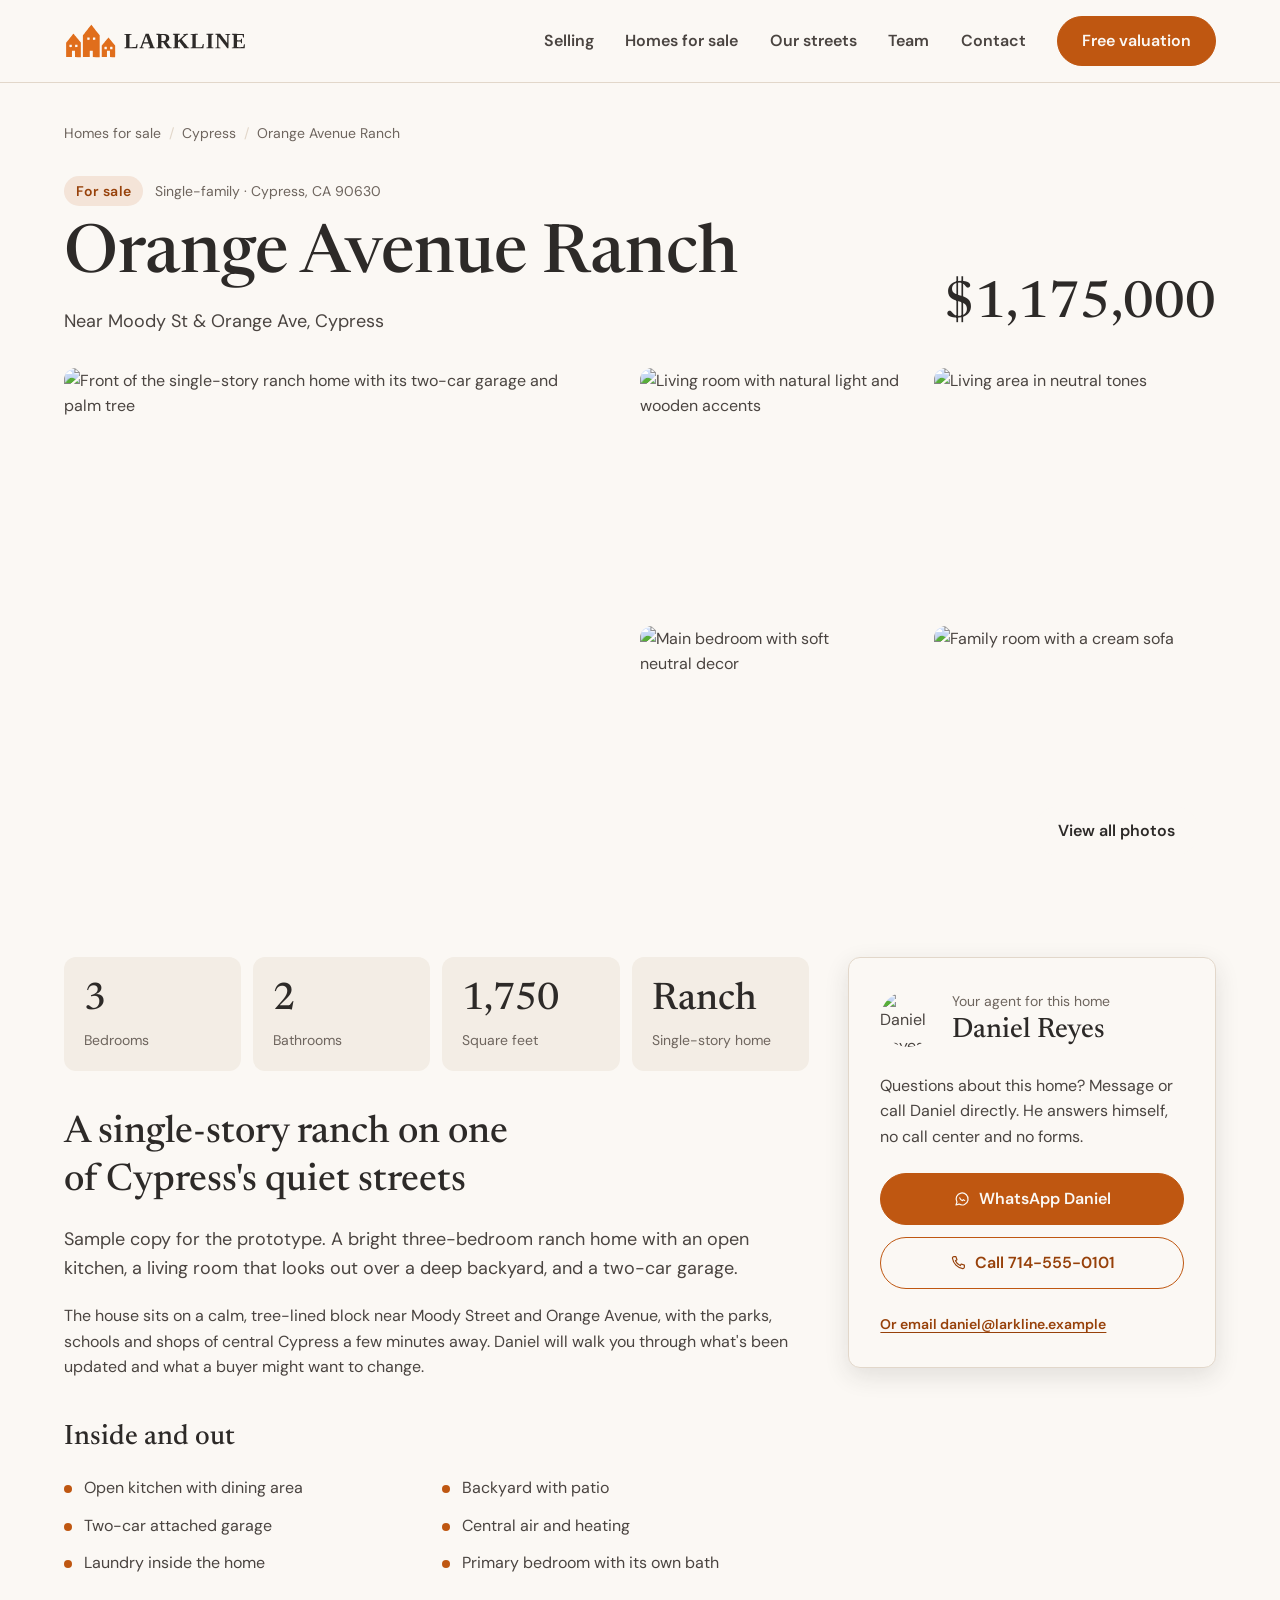
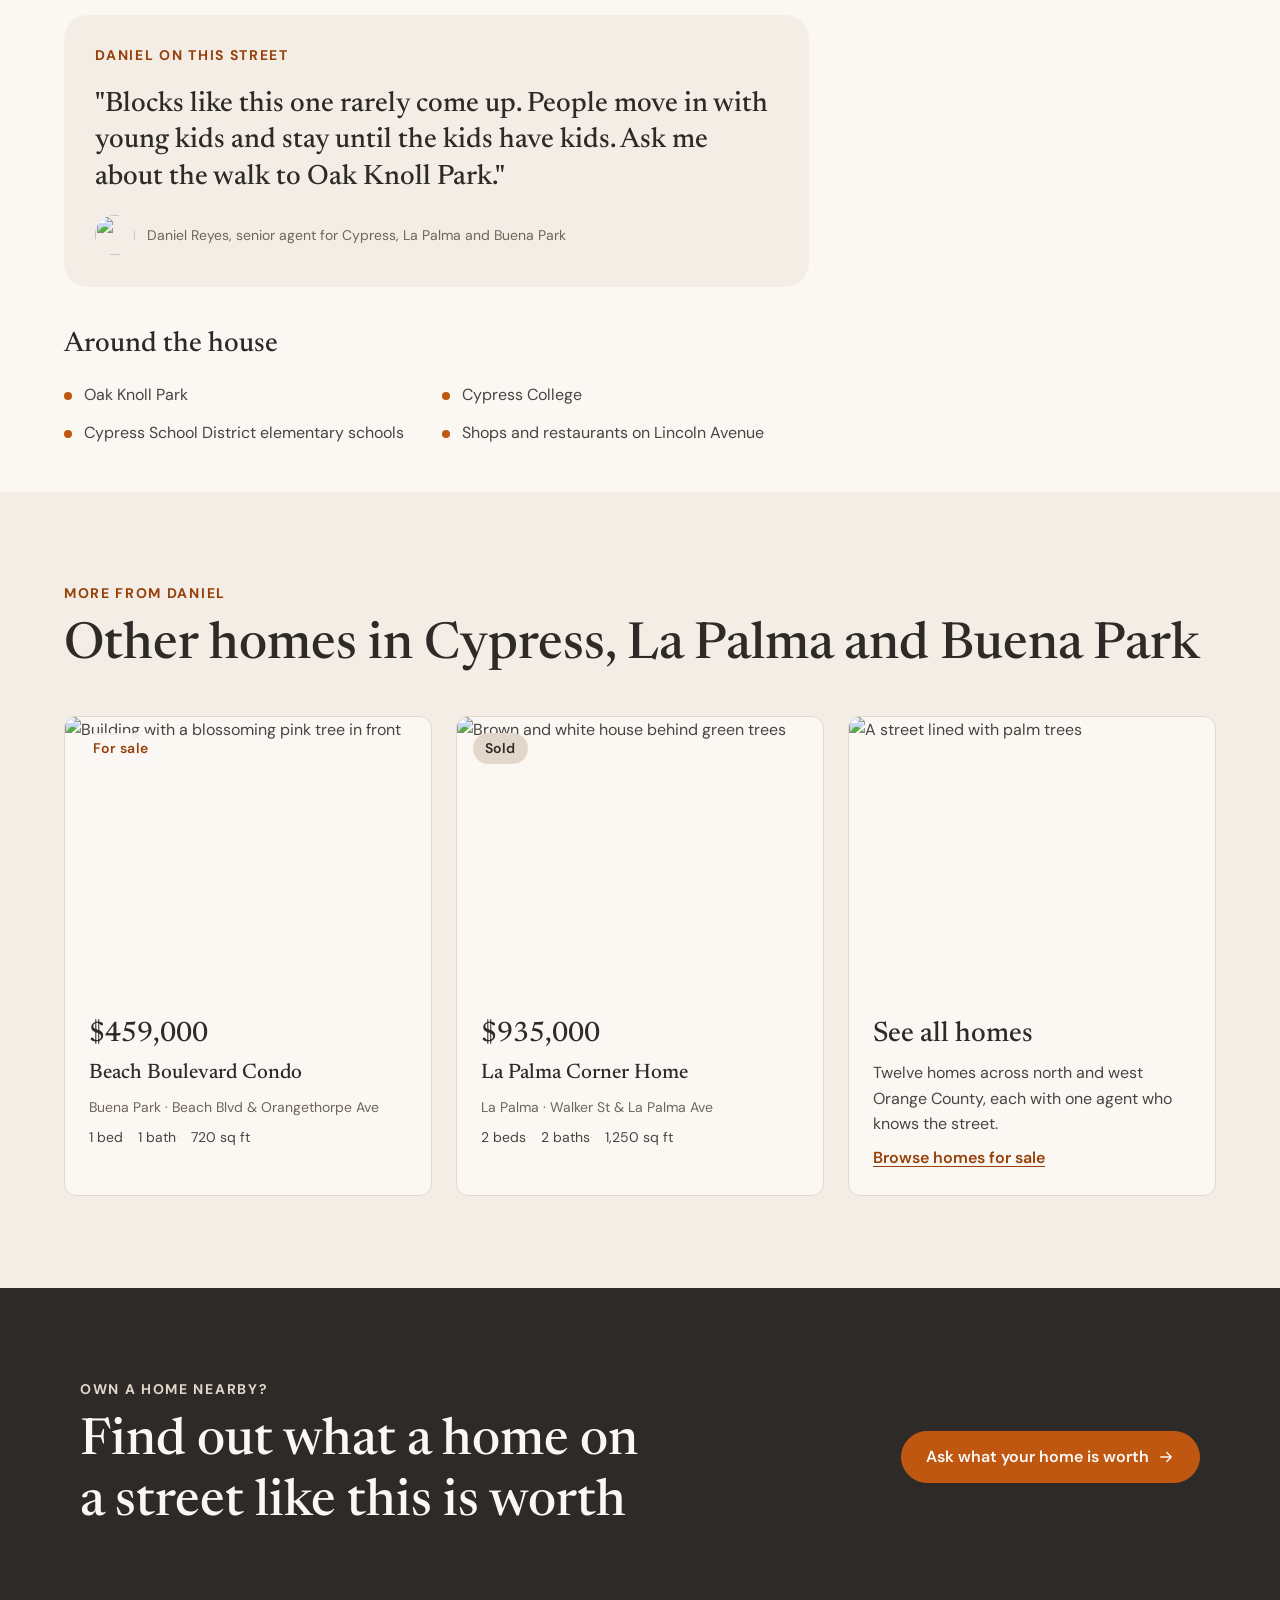
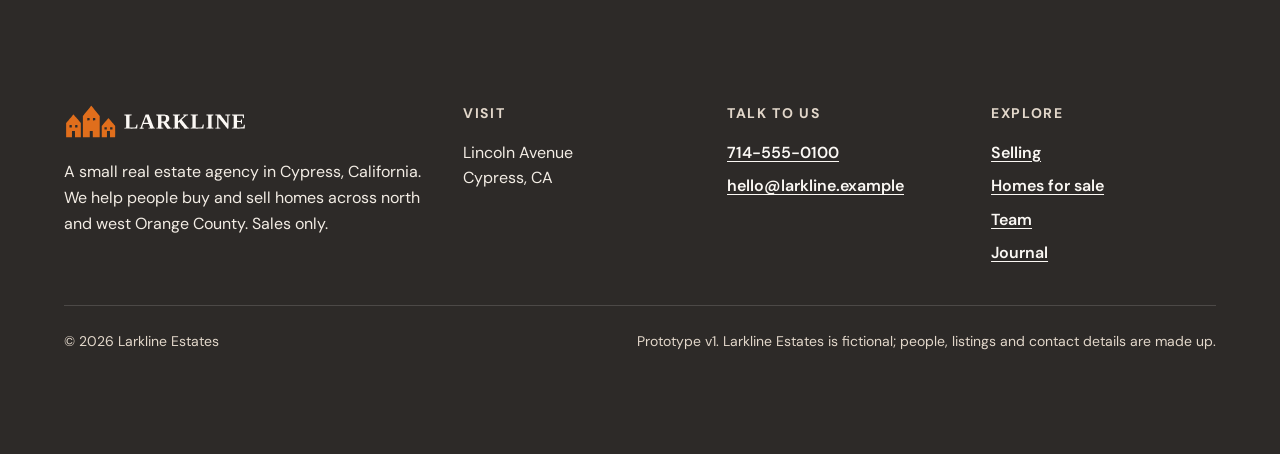
==== property.html @ e27bc814 "v2 changes" ====
<!doctype html>
<html lang="en">
<head>
  <meta charset="utf-8">
  <meta name="viewport" content="width=device-width, initial-scale=1">
  <title>Orange Avenue Ranch, Cypress · $1,175,000 · Larkline Estates</title>
  <meta name="description" content="3-bed single-story ranch home near Moody St &amp; Orange Ave in Cypress, CA. Listed by Daniel Reyes at Larkline Estates.">
  <link rel="preconnect" href="https://fonts.googleapis.com">
  <link rel="preconnect" href="https://fonts.gstatic.com" crossorigin>
  <link href="https://fonts.googleapis.com/css2?family=DM+Sans:opsz,wght@9..40,400;9..40,600;9..40,700&family=Newsreader:opsz,wght@6..72,400;6..72,500&display=swap" rel="stylesheet">
  <link rel="stylesheet" href="styles.css">
</head>
<body class="has-contact-bar">

<!-- Icon set -->
<svg width="0" height="0" style="position:absolute" aria-hidden="true">
  <symbol id="i-arrow" viewBox="0 0 24 24"><path d="M5 12h14M13 6l6 6-6 6" fill="none" stroke="currentColor" stroke-width="1.8" stroke-linecap="round" stroke-linejoin="round"/></symbol>
  <symbol id="i-phone" viewBox="0 0 24 24"><path d="M6.6 3.5h2.6l1.4 4.2-2 1.4a12 12 0 0 0 6.3 6.3l1.4-2 4.2 1.4v2.6a2 2 0 0 1-2.2 2A16.5 16.5 0 0 1 4.6 5.7a2 2 0 0 1 2-2.2z" fill="none" stroke="currentColor" stroke-width="1.6" stroke-linejoin="round"/></symbol>
  <symbol id="i-chat" viewBox="0 0 24 24"><path d="M4 20l1.3-3.9A8 8 0 1 1 8 18.8L4 20z" fill="none" stroke="currentColor" stroke-width="1.6" stroke-linejoin="round"/><path d="M9 10.5c.5 1.6 2 3.1 3.6 3.6l1.1-1 1.8.8" fill="none" stroke="currentColor" stroke-width="1.6" stroke-linecap="round"/></symbol>
  <symbol id="i-mail" viewBox="0 0 24 24"><rect x="3.5" y="5.5" width="17" height="13" rx="2" fill="none" stroke="currentColor" stroke-width="1.6"/><path d="M4 7l8 6 8-6" fill="none" stroke="currentColor" stroke-width="1.6" stroke-linejoin="round"/></symbol>
  <symbol id="i-check" viewBox="0 0 24 24"><path d="M5 12.5l4.5 4.5L19 7.5" fill="none" stroke="currentColor" stroke-width="2" stroke-linecap="round" stroke-linejoin="round"/></symbol>
  <symbol id="i-close" viewBox="0 0 24 24"><path d="M6 6l12 12M18 6L6 18" fill="none" stroke="currentColor" stroke-width="1.8" stroke-linecap="round"/></symbol>
</svg>

<!-- ============ Header ============ -->
<header class="site-header-solid boxed-l pad-tb-16 flex-row flex-align-center flex-justify-between gap-24 body-on-light">
  <a class="logo-link" href="index.html" aria-label="Larkline Estates, home">
    <img class="logo-img" src="assets/logo.svg" alt="Larkline" width="878" height="169">
  </a>
  <input class="nav-toggle" type="checkbox" id="nav-toggle" aria-label="Open menu">
  <label class="nav-toggle-label heading-on-light" for="nav-toggle" aria-hidden="true"><span class="nav-bars"></span></label>
  <nav class="nav-panel" aria-label="Main">
    <label class="nav-close" for="nav-toggle" aria-label="Close menu"><svg class="icon"><use href="#i-close"/></svg></label>
    <ul class="nav-list">
      <li><a class="nav-link" href="index.html#selling">Selling</a></li>
      <li><a class="nav-link" href="index.html#homes">Homes for sale</a></li>
      <li><a class="nav-link" href="index.html#streets">Our streets</a></li>
      <li><a class="nav-link" href="index.html#team">Team</a></li>
      <li><a class="nav-link" href="#contact">Contact</a></li>
    </ul>
    <a class="btn-solid" href="index.html#valuation">Free valuation</a>
  </nav>
</header>

<main>

  <!-- ============ Title + gallery ============ -->
  <section class="bg-light-1 boxed-l pad-tb-40 flex-column gap-32" aria-labelledby="home-title">
    <ol class="breadcrumb flex-row flex-wrap gap-8 body-s detail-on-light">
      <li><a href="index.html#homes">Homes for sale</a></li>
      <li><a href="index.html#streets">Cypress</a></li>
      <li aria-current="page">Orange Avenue Ranch</li>
    </ol>

    <div class="flex-row flex-wrap flex-align-end flex-justify-between gap-24">
      <div class="flex-column gap-12">
        <span class="status-line gap-12"><span class="badge-1">For sale</span><span class="body-s detail-on-light">Single-family · Cypress, CA 90630</span></span>
        <h1 id="home-title" class="title-2 heading-on-light">Orange Avenue Ranch</h1>
        <p class="body-l body-on-light">Near Moody St &amp; Orange Ave, Cypress</p>
      </div>
      <p class="title-3 use-heading-font heading-on-light">$1,175,000</p>
    </div>

    <ul class="gallery gap-12">
      <li><div class="media-frame"><img src="https://images.unsplash.com/photo-1523809040961-500fcd60697a?auto=format&fit=crop&w=1600&q=75" alt="Front of the single-story ranch home with its two-car garage and palm tree"></div></li>
      <li><div class="media-frame"><img src="https://images.unsplash.com/photo-1772797583328-f83bc3f94f80?auto=format&fit=crop&w=800&q=75" alt="Living room with natural light and wooden accents" loading="lazy"></div></li>
      <li><div class="media-frame"><img src="https://images.unsplash.com/photo-1761330439714-3f33c66e10a9?auto=format&fit=crop&w=800&q=75" alt="Living area in neutral tones" loading="lazy"></div></li>
      <li><div class="media-frame"><img src="https://images.unsplash.com/photo-1766733041960-0de62f403e7b?auto=format&fit=crop&w=800&q=75" alt="Main bedroom with soft neutral decor" loading="lazy"></div></li>
      <li><div class="media-frame"><img src="https://images.unsplash.com/photo-1768144092684-c1a5dd6c7aad?auto=format&fit=crop&w=800&q=75" alt="Family room with a cream sofa" loading="lazy"><a class="gallery-more btn-solid-on-dark" href="#">View all photos</a></div></li>
    </ul>
  </section>

  <!-- ============ Details + agent ============ -->
  <section class="bg-light-1 boxed-l pad-tb-48" aria-label="About this home">
    <div class="property-layout gap-40">

      <div class="flex-column gap-40">
        <ul class="key-facts gap-12">
          <li class="bg-light-2 rounded-m pad-20 flex-column gap-4"><span class="title-4 use-heading-font heading-on-light">3</span><span class="body-s detail-on-light">Bedrooms</span></li>
          <li class="bg-light-2 rounded-m pad-20 flex-column gap-4"><span class="title-4 use-heading-font heading-on-light">2</span><span class="body-s detail-on-light">Bathrooms</span></li>
          <li class="bg-light-2 rounded-m pad-20 flex-column gap-4"><span class="title-4 use-heading-font heading-on-light">1,750</span><span class="body-s detail-on-light">Square feet</span></li>
          <li class="bg-light-2 rounded-m pad-20 flex-column gap-4"><span class="title-4 use-heading-font heading-on-light">Ranch</span><span class="body-s detail-on-light">Single-story home</span></li>
        </ul>

        <div class="flex-column gap-20">
          <h2 class="title-4 heading-on-light">A single-story ranch on one of Cypress's quiet streets</h2>
          <p class="body-l body-on-light">Sample copy for the prototype. A bright three-bedroom ranch home with an open kitchen, a living room that looks out over a deep backyard, and a two-car garage.</p>
          <p class="body-m body-on-light">The house sits on a calm, tree-lined block near Moody Street and Orange Avenue, with the parks, schools and shops of central Cypress a few minutes away. Daniel will walk you through what's been updated and what a buyer might want to change.</p>
        </div>

        <div class="flex-column gap-20">
          <h2 class="title-5 heading-on-light">Inside and out</h2>
          <ul class="feature-list gap-12 body-m body-on-light">
            <li>Open kitchen with dining area</li>
            <li>Backyard with patio</li>
            <li>Two-car attached garage</li>
            <li>Central air and heating</li>
            <li>Laundry inside the home</li>
            <li>Primary bedroom with its own bath</li>
          </ul>
        </div>

        <figure class="bg-light-2 rounded-l pad-32 flex-column gap-20">
          <p class="sub-title subtitle-on-light">Daniel on this street</p>
          <blockquote class="title-5 use-heading-font heading-on-light"><p>"Blocks like this one rarely come up. People move in with young kids and stay until the kids have kids. Ask me about the walk to Oak Knoll Park."</p></blockquote>
          <figcaption class="flex-row flex-align-center gap-12">
            <img class="avatar-s" src="https://images.unsplash.com/photo-1591818873794-ba8279c7da8a?auto=format&fit=crop&w=96&q=75&h=96" alt="">
            <span class="body-s detail-on-light">Daniel Reyes, senior agent for Cypress, La Palma and Buena Park</span>
          </figcaption>
        </figure>

        <div class="flex-column gap-20">
          <h2 class="title-5 heading-on-light">Around the house</h2>
          <ul class="feature-list gap-12 body-m body-on-light">
            <li>Oak Knoll Park</li>
            <li>Cypress College</li>
            <li>Cypress School District elementary schools</li>
            <li>Shops and restaurants on Lincoln Avenue</li>
          </ul>
        </div>
      </div>

      <aside class="agent-panel card pad-32 flex-column gap-24 shadow-m" aria-labelledby="agent-title">
        <div class="flex-row flex-align-center gap-16">
          <img class="avatar-m" src="https://images.unsplash.com/photo-1591818873794-ba8279c7da8a?auto=format&fit=crop&w=160&q=75&h=160" alt="Daniel Reyes (placeholder photo)">
          <div class="flex-column">
            <p class="body-s detail-on-light">Your agent for this home</p>
            <h2 id="agent-title" class="title-5 heading-on-light">Daniel Reyes</h2>
          </div>
        </div>
        <p class="body-m body-on-light">Questions about this home? Message or call Daniel directly. He answers himself, no call center and no forms.</p>
        <div class="panel-buttons gap-12">
          <a class="btn-solid" href="https://wa.me/17145550111?text=Hi%20Daniel%2C%20I%27m%20interested%20in%20Orange%20Avenue%20Ranch."><svg class="icon"><use href="#i-chat"/></svg>WhatsApp Daniel</a>
          <a class="btn-outline" href="tel:+17145550101"><svg class="icon"><use href="#i-phone"/></svg>Call 714-555-0101</a>
        </div>
        <a class="text-link link-on-light body-s" href="mailto:daniel@larkline.example?subject=Orange%20Avenue%20Ranch">Or email daniel@larkline.example</a>
      </aside>
    </div>
  </section>

  <!-- ============ More from Daniel ============ -->
  <section class="bg-light-2 boxed-l pad-tb-96 flex-column gap-40" aria-labelledby="more-title">
    <div class="flex-column gap-12">
      <p class="sub-title subtitle-on-light">More from Daniel</p>
      <h2 id="more-title" class="title-3 heading-on-light">Other homes in Cypress, La Palma and Buena Park</h2>
    </div>
    <ul class="homes-grid gap-24">
      <li class="reveal">
        <a class="home-card" href="property.html">
          <div class="media-frame ratio-4-3">
            <img src="https://images.unsplash.com/photo-1655758267329-03260e74a860?auto=format&fit=crop&w=900&q=75" alt="Building with a blossoming pink tree in front" loading="lazy">
            <span class="media-badge badge-2">For sale</span>
          </div>
          <div class="home-card-body pad-24 flex-column gap-8">
            <p class="title-5 use-heading-font heading-on-light">$459,000</p>
            <h3 class="title-6 heading-on-light">Beach Boulevard Condo</h3>
            <p class="body-s detail-on-light">Buena Park · Beach Blvd &amp; Orangethorpe Ave</p>
            <ul class="meta-list flex-row flex-wrap body-s body-on-light"><li>1 bed</li><li>1 bath</li><li>720 sq ft</li></ul>
          </div>
        </a>
      </li>
      <li class="reveal">
        <a class="home-card" href="property.html">
          <div class="media-frame ratio-4-3">
            <img src="https://images.unsplash.com/photo-1599188413451-f2e3ccba8757?auto=format&fit=crop&w=900&q=75" alt="Brown and white house behind green trees" loading="lazy">
            <span class="media-badge badge-4">Sold</span>
          </div>
          <div class="home-card-body pad-24 flex-column gap-8">
            <p class="title-5 use-heading-font heading-on-light">$935,000</p>
            <h3 class="title-6 heading-on-light">La Palma Corner Home</h3>
            <p class="body-s detail-on-light">La Palma · Walker St &amp; La Palma Ave</p>
            <ul class="meta-list flex-row flex-wrap body-s body-on-light"><li>2 beds</li><li>2 baths</li><li>1,250 sq ft</li></ul>
          </div>
        </a>
      </li>
      <li class="reveal">
        <a class="home-card" href="index.html#homes">
          <div class="media-frame ratio-4-3">
            <img src="https://images.unsplash.com/photo-1722410141941-5b483806917e?auto=format&fit=crop&w=900&q=75" alt="A street lined with palm trees" loading="lazy">
          </div>
          <div class="home-card-body pad-24 flex-column gap-8">
            <p class="title-5 use-heading-font heading-on-light">See all homes</p>
            <p class="body-m body-on-light">Twelve homes across north and west Orange County, each with one agent who knows the street.</p>
            <span class="text-link link-on-light">Browse homes for sale</span>
          </div>
        </a>
      </li>
    </ul>
  </section>

  <!-- ============ Seller band ============ -->
  <section class="bg-dark-1 boxed-m pad-tb-96 body-on-dark" aria-labelledby="seller-title">
    <div class="flex-row flex-wrap flex-align-center flex-justify-between gap-32">
      <div class="flex-column gap-12 narrow">
        <p class="sub-title subtitle-on-dark">Own a home nearby?</p>
        <h2 id="seller-title" class="title-3 heading-on-dark">Find out what a home on a street like this is worth</h2>
      </div>
      <a class="btn-solid" href="index.html#valuation">Ask what your home is worth <svg class="icon icon-arrow"><use href="#i-arrow"/></svg></a>
    </div>
  </section>

</main>

<!-- ============ Footer ============ -->
<footer id="contact" class="bg-dark-1 boxed-l pad-tb-80 flex-column gap-40 body-on-dark">
  <div class="footer-grid gap-40">
    <div class="footer-brand flex-column gap-20">
      <img class="logo-img" src="assets/logo-light.svg" alt="Larkline" width="878" height="169" loading="lazy">
      <p class="body-m narrow">A small real estate agency in Cypress, California. We help people buy and sell homes across north and west Orange County. Sales only.</p>
    </div>
    <div class="flex-column gap-16">
      <h2 class="sub-title subtitle-on-dark">Visit</h2>
      <p class="body-m">Lincoln Avenue<br>Cypress, CA</p>
    </div>
    <div class="flex-column gap-16">
      <h2 class="sub-title subtitle-on-dark">Talk to us</h2>
      <ul class="footer-list flex-column gap-8 body-m">
        <li><a class="text-link link-on-dark" href="tel:+17145550100">714-555-0100</a></li>
        <li><a class="text-link link-on-dark" href="mailto:hello@larkline.example">hello@larkline.example</a></li>
      </ul>
    </div>
    <div class="flex-column gap-16">
      <h2 class="sub-title subtitle-on-dark">Explore</h2>
      <ul class="footer-list flex-column gap-8 body-m">
        <li><a class="text-link link-on-dark" href="index.html#selling">Selling</a></li>
        <li><a class="text-link link-on-dark" href="index.html#homes">Homes for sale</a></li>
        <li><a class="text-link link-on-dark" href="index.html#team">Team</a></li>
        <li><a class="text-link link-on-dark" href="index.html#journal">Journal</a></li>
      </ul>
    </div>
  </div>
  <div class="footer-bottom pad-tb-24 flex-row flex-wrap flex-justify-between gap-16 body-s detail-on-dark">
    <p>© 2026 Larkline Estates</p>
    <p>Prototype v1. Larkline Estates is fictional; people, listings and contact details are made up.</p>
  </div>
</footer>

<!-- Mobile: keep the agent one tap away -->
<div class="contact-bar boxed-full pad-tb-12 gap-12" aria-label="Contact Daniel">
  <a class="btn-solid" href="https://wa.me/17145550111?text=Hi%20Daniel%2C%20I%27m%20interested%20in%20Orange%20Avenue%20Ranch."><svg class="icon"><use href="#i-chat"/></svg>WhatsApp</a>
  <a class="btn-outline" href="tel:+17145550101"><svg class="icon"><use href="#i-phone"/></svg>Call Daniel</a>
</div>

<script>
document.querySelectorAll('.nav-panel a').forEach(function (a) {
  a.addEventListener('click', function () { document.getElementById('nav-toggle').checked = false; });
});
</script>
</body>
</html>
---- styles.css ----
/* ==========================================================================
   Larkline Estates · Prototype v1
   Built on the LWPR CSS framework.
   Order: variables, base tags, framework classes, project classes.
   Title scale: modular, 1.2 on mobile (360px) to 1.333 on desktop (1120px).
   ========================================================================== */

:root {
  /* Colors: warm charcoal and cream from the logo, orange for the main action.
     The logo orange (#E06E1C) is too light for white button text, so the UI uses
     a slightly deeper burnt orange that passes contrast. The logo itself is untouched. */
  --primary-brand-1: #BF5711;
  --primary-brand-2: #97410A;
  --primary-light-1: #FBF8F4;
  --primary-light-2: #F3EDE5;
  --primary-light-3: #E2D7CA;
  --primary-dark-1: #2D2A28;
  --primary-dark-2: #4A4440;
  --primary-dark-3: #6E655E;
  --primary-transparent-1: #BF57111F;

  /* Project color tokens (overlays and soft tints, all from the same hues) */
  --overlay-dark-strong: #1E1B19CC;
  --overlay-dark-soft: #1E1B1900;
  --overlay-dark-mid: #1E1B1966;
  --tint-dark-1: #2D2A2814;
  --tint-light-1: #FBF8F426;
  --tint-light-2: #FBF8F4E6;
  --shadow-tint-s: #2D2A2814;
  --shadow-tint-m: #2D2A281F;
  --shadow-tint-l: #2D2A2833;

  /* Sizes: fixed 4pt scale */
  --size-0: 0rem;
  --size-4: 0.25rem;
  --size-8: 0.5rem;
  --size-12: 0.75rem;
  --size-16: 1rem;
  --size-20: 1.25rem;
  --size-24: 1.5rem;
  --size-32: clamp(1.75rem, 1.662rem + 0.376vw, 2rem);
  --size-40: clamp(2.125rem, 1.993rem + 0.563vw, 2.5rem);
  --size-48: clamp(2.5rem, 2.324rem + 0.751vw, 3rem);
  --size-64: clamp(3.25rem, 2.986rem + 1.127vw, 4rem);
  --size-80: clamp(3.875rem, 3.479rem + 1.69vw, 5rem);
  --size-96: clamp(4.5rem, 3.972rem + 2.254vw, 6rem);
  --size-128: clamp(5.8rem, 5.025rem + 3.305vw, 8rem);
  --size-160: clamp(7rem, 5.944rem + 4.507vw, 10rem);

  /* Font sizes */
  --title-subtitle: 0.875rem;
  --body-size-l: 1.125rem;
  --body-size-m: 1rem;
  --body-size-s: 0.875rem;
  --title-size-1: clamp(3rem, 1.7566rem + 5.5263vw, 5.625rem);
  --title-size-2: clamp(2.5rem, 1.7007rem + 3.5526vw, 4.1875rem);
  --title-size-3: clamp(2.0625rem, 1.5296rem + 2.3684vw, 3.1875rem);
  --title-size-4: clamp(1.75rem, 1.4539rem + 1.3158vw, 2.375rem);
  --title-size-5: clamp(1.4375rem, 1.2895rem + 0.6579vw, 1.75rem);
  --title-size-6: clamp(1.1875rem, 1.1283rem + 0.2632vw, 1.3125rem);

  /* Fonts */
  --heading-font: "Newsreader", Georgia, serif;
  --body-font: "DM Sans", system-ui, sans-serif;
  --heading-weight: 500;
  --body-weight: 400;
  --strong-weight: 600;

  /* Radius: soft, calm, never bubbly */
  --button-radius: 9999px;
  --radius-s: 0.375rem;
  --radius-m: 0.75rem;
  --radius-l: 1.5rem;

  /* Project tokens */
  --border-width: 1px;
  --border-width-thick: 2px;
  --header-height: 5.5rem;
  --avatar-s: 2.5rem;
  --avatar-m: 3.5rem;
  --icon-size: 1.125rem;
  --field-height: 3.25rem;
  --content-narrow: 38rem;
  --hero-min-height: 92vh;
  --logo-width: 11.5rem;
  --ease: cubic-bezier(0.22, 0.61, 0.36, 1);
  --speed-fast: 180ms;
  --speed-medium: 400ms;
  --speed-slow: 900ms;
  --speed-hero: 2400ms;
  --hero-copy-width: 46rem;
  --quote-width: 24rem;
  --article-label-width: 10rem;
  --panel-width: 23rem;
  --stack-height: 100vh;
  --stack-scale-depth: 0.06;
  --stack-dim-max: 0.55;
  --stack-lift: var(--size-48);
}

/* ==========================================================================
   Base tags
   ========================================================================== */

*, *::before, *::after { box-sizing: border-box; }

html { scroll-behavior: smooth; }

body {
  margin: var(--size-0);
  font-family: var(--body-font);
  font-size: var(--body-size-m);
  font-weight: var(--body-weight);
  line-height: 160%;
  color: var(--primary-dark-2);
  background-color: var(--primary-light-1);
  -webkit-font-smoothing: antialiased;
  overflow-x: clip;
}

h1, h2, h3, h4, h5, h6 {
  margin: var(--size-0);
  font-family: var(--heading-font);
  font-weight: var(--heading-weight);
  text-wrap: balance;
}
h1 { font-size: var(--title-size-1); line-height: 110%; }
h2 { font-size: var(--title-size-2); line-height: 115%; }
h3 { font-size: var(--title-size-3); line-height: 120%; }
h4 { font-size: var(--title-size-4); line-height: 125%; }
h5 { font-size: var(--title-size-5); line-height: 130%; }
h6 { font-size: var(--title-size-6); line-height: 130%; }

p, ul, ol { margin: var(--size-0); text-wrap: pretty; }
ul, ol { padding: var(--size-0); }
img { display: block; max-width: 100%; }
a { color: inherit; }
figure, blockquote { margin: var(--size-0); }
button, input, select, textarea { font: inherit; }
[hidden] { display: none !important; }

:focus-visible {
  outline: var(--border-width-thick) solid var(--primary-brand-1);
  outline-offset: var(--size-4);
}

/* ==========================================================================
   Framework: typography size
   ========================================================================== */

.title-1 { font-size: var(--title-size-1); font-weight: var(--heading-weight); line-height: 110%; }
.title-2 { font-size: var(--title-size-2); font-weight: var(--heading-weight); line-height: 115%; }
.title-3 { font-size: var(--title-size-3); font-weight: var(--heading-weight); line-height: 120%; }
.title-4 { font-size: var(--title-size-4); font-weight: var(--heading-weight); line-height: 125%; }
.title-5 { font-size: var(--title-size-5); font-weight: var(--heading-weight); line-height: 130%; }
.title-6 { font-size: var(--title-size-6); font-weight: var(--heading-weight); line-height: 130%; }
.body-l { font-size: var(--body-size-l); font-weight: var(--body-weight); line-height: 160%; }
.body-m { font-size: var(--body-size-m); font-weight: var(--body-weight); line-height: 160%; }
.body-s { font-size: var(--body-size-s); font-weight: var(--body-weight); line-height: 160%; }

.sub-title {
  font-family: var(--body-font);
  font-size: var(--title-subtitle);
  font-weight: 700;
  line-height: 140%;
  text-transform: uppercase;
  letter-spacing: 0.12em;
}
.text-link {
  font-weight: var(--strong-weight);
  text-decoration-line: underline;
  text-underline-offset: 0.2em;
  transition: color var(--speed-fast) var(--ease);
}
.use-heading-font { font-family: var(--heading-font); }
.use-body-font { font-family: var(--body-font); }

/* Framework: color roles */
.heading-on-light { color: var(--primary-dark-1); }
.heading-on-dark { color: var(--primary-light-1); }
.body-on-light { color: var(--primary-dark-2); }
.body-on-dark { color: var(--primary-light-2); }
.detail-on-light { color: var(--primary-dark-3); }
.detail-on-dark { color: var(--primary-light-3); }
.subtitle-on-light { color: var(--primary-brand-2); }
.subtitle-on-dark { color: var(--primary-light-3); }
.link-on-light { color: var(--primary-brand-2); }
.link-on-light:hover { color: var(--primary-dark-1); }
.link-on-dark { color: var(--primary-light-1); }
.link-on-dark:hover { color: var(--primary-light-3); }

/* Framework: backgrounds */
.bg-light-1 { background-color: var(--primary-light-1); }
.bg-light-2 { background-color: var(--primary-light-2); }
.bg-light-3 { background-color: var(--primary-light-3); }
.bg-dark-1 { background-color: var(--primary-dark-1); }
.bg-dark-2 { background-color: var(--primary-dark-2); }
.bg-dark-3 { background-color: var(--primary-dark-3); }
.bg-brand-1 { background-color: var(--primary-brand-1); }
.bg-brand-2 { background-color: var(--primary-brand-2); }

/* Framework: buttons */
.btn-solid, .btn-outline, .btn-solid-on-dark, .btn-outline-on-dark {
  display: inline-flex;
  align-items: center;
  justify-content: center;
  gap: var(--size-8);
  font-family: var(--body-font);
  font-size: var(--body-size-m);
  font-weight: var(--strong-weight);
  line-height: 1;
  text-decoration: none;
  white-space: nowrap;
  padding: var(--size-16) var(--size-24);
  border-width: var(--border-width);
  border-style: solid;
  border-radius: var(--button-radius);
  cursor: pointer;
  transition: background-color var(--speed-fast) var(--ease), border-color var(--speed-fast) var(--ease), color var(--speed-fast) var(--ease), transform var(--speed-fast) var(--ease);
}
.btn-solid { color: var(--primary-light-1); background-color: var(--primary-brand-1); border-color: var(--primary-brand-1); }
.btn-solid:hover { background-color: var(--primary-brand-2); border-color: var(--primary-brand-2); }
.btn-outline { color: var(--primary-brand-2); background-color: transparent; border-color: var(--primary-brand-1); }
.btn-outline:hover { color: var(--primary-light-1); background-color: var(--primary-brand-1); }
.btn-solid-on-dark { color: var(--primary-dark-1); background-color: var(--primary-light-1); border-color: var(--primary-light-1); }
.btn-solid-on-dark:hover { background-color: var(--primary-light-2); border-color: var(--primary-light-2); }
.btn-outline-on-dark { color: var(--primary-light-1); background-color: transparent; border-color: var(--primary-light-1); }
.btn-outline-on-dark:hover { color: var(--primary-dark-1); background-color: var(--primary-light-1); }
.btn-solid:active, .btn-outline:active, .btn-solid-on-dark:active, .btn-outline-on-dark:active { transform: translateY(var(--border-width)); }

/* Framework: layout */
.boxed-s { padding-left: max(5%, calc((100% - 47.5rem) / 2)); padding-right: max(5%, calc((100% - 47.5rem) / 2)); }
.boxed-m { padding-left: max(5%, calc((100% - 70rem) / 2)); padding-right: max(5%, calc((100% - 70rem) / 2)); }
.boxed-l { padding-left: max(5%, calc((100% - 77.5rem) / 2)); padding-right: max(5%, calc((100% - 77.5rem) / 2)); }
.boxed-full { padding-left: 5%; padding-right: 5%; }

.rounded-zero { border-radius: var(--size-0); }
.rounded-s { border-radius: var(--radius-s); }
.rounded-m { border-radius: var(--radius-m); }
.rounded-l { border-radius: var(--radius-l); }
.rounded-full { border-radius: 9999px; }

.shadow-s { box-shadow: 0 var(--size-4) var(--size-8) var(--shadow-tint-s); }
.shadow-m { box-shadow: 0 var(--size-8) var(--size-24) var(--shadow-tint-m); }
.shadow-l { box-shadow: 0 var(--size-16) var(--size-48) var(--shadow-tint-l); }

.divider {
  border: 0;
  border-top-width: var(--border-width);
  border-top-style: solid;
  border-top-color: var(--primary-light-3);
  margin-top: var(--size-40);
  margin-bottom: var(--size-40);
}
.hidden { display: none; }


/* Framework: flex */
.flex-row { display: flex; flex-direction: row; }
.flex-column { display: flex; flex-direction: column; }
.flex-wrap { flex-wrap: wrap; }
.flex-align-start { align-items: flex-start; }
.flex-align-center { align-items: center; }
.flex-align-end { align-items: flex-end; }
.flex-align-stretch { align-items: stretch; }
.flex-justify-start { justify-content: flex-start; }
.flex-justify-center { justify-content: center; }
.flex-justify-end { justify-content: flex-end; }
.flex-justify-between { justify-content: space-between; }
.text-start { text-align: start; }
.text-center { text-align: center; }
.text-end { text-align: end; }

/* Framework: components */
.card {
  background-color: var(--primary-light-1);
  border-width: var(--border-width);
  border-style: solid;
  border-color: var(--primary-light-3);
  border-radius: var(--radius-m);
}
.badge-1, .badge-2, .badge-3, .badge-4 {
  display: inline-block;
  font-size: var(--body-size-s);
  font-weight: var(--strong-weight);
  line-height: 160%;
  letter-spacing: 0.03em;
  padding: var(--size-4) var(--size-12);
  border-radius: 9999px;
}
/* badge-1: For sale */
.badge-1 { background-color: var(--primary-transparent-1); color: var(--primary-brand-2); }
/* badge-2: For sale, on a photo */
.badge-2 { background-color: var(--tint-light-2); color: var(--primary-brand-2); }
/* badge-3: Under contract, on a photo */
.badge-3 { background-color: var(--primary-dark-1); color: var(--primary-light-1); }
/* badge-4: Sold, on a photo */
.badge-4 { background-color: var(--primary-light-3); color: var(--primary-dark-1); }


/* Spacing: padding */
.pad-0{padding:var(--size-0);}
.pad-4{padding:var(--size-4);}
.pad-8{padding:var(--size-8);}
.pad-12{padding:var(--size-12);}
.pad-16{padding:var(--size-16);}
.pad-20{padding:var(--size-20);}
.pad-24{padding:var(--size-24);}
.pad-32{padding:var(--size-32);}
.pad-40{padding:var(--size-40);}
.pad-48{padding:var(--size-48);}
.pad-64{padding:var(--size-64);}
.pad-80{padding:var(--size-80);}
.pad-96{padding:var(--size-96);}
.pad-128{padding:var(--size-128);}
.pad-160{padding:var(--size-160);}
.pad-tb-0{padding-top:var(--size-0);padding-bottom:var(--size-0);}
.pad-tb-4{padding-top:var(--size-4);padding-bottom:var(--size-4);}
.pad-tb-8{padding-top:var(--size-8);padding-bottom:var(--size-8);}
.pad-tb-12{padding-top:var(--size-12);padding-bottom:var(--size-12);}
.pad-tb-16{padding-top:var(--size-16);padding-bottom:var(--size-16);}
.pad-tb-20{padding-top:var(--size-20);padding-bottom:var(--size-20);}
.pad-tb-24{padding-top:var(--size-24);padding-bottom:var(--size-24);}
.pad-tb-32{padding-top:var(--size-32);padding-bottom:var(--size-32);}
.pad-tb-40{padding-top:var(--size-40);padding-bottom:var(--size-40);}
.pad-tb-48{padding-top:var(--size-48);padding-bottom:var(--size-48);}
.pad-tb-64{padding-top:var(--size-64);padding-bottom:var(--size-64);}
.pad-tb-80{padding-top:var(--size-80);padding-bottom:var(--size-80);}
.pad-tb-96{padding-top:var(--size-96);padding-bottom:var(--size-96);}
.pad-tb-128{padding-top:var(--size-128);padding-bottom:var(--size-128);}
.pad-tb-160{padding-top:var(--size-160);padding-bottom:var(--size-160);}
.pad-lr-0{padding-left:var(--size-0);padding-right:var(--size-0);}
.pad-lr-4{padding-left:var(--size-4);padding-right:var(--size-4);}
.pad-lr-8{padding-left:var(--size-8);padding-right:var(--size-8);}
.pad-lr-12{padding-left:var(--size-12);padding-right:var(--size-12);}
.pad-lr-16{padding-left:var(--size-16);padding-right:var(--size-16);}
.pad-lr-20{padding-left:var(--size-20);padding-right:var(--size-20);}
.pad-lr-24{padding-left:var(--size-24);padding-right:var(--size-24);}
.pad-lr-32{padding-left:var(--size-32);padding-right:var(--size-32);}
.pad-lr-40{padding-left:var(--size-40);padding-right:var(--size-40);}
.pad-lr-48{padding-left:var(--size-48);padding-right:var(--size-48);}
.pad-lr-64{padding-left:var(--size-64);padding-right:var(--size-64);}
.pad-lr-80{padding-left:var(--size-80);padding-right:var(--size-80);}
.pad-lr-96{padding-left:var(--size-96);padding-right:var(--size-96);}
.pad-lr-128{padding-left:var(--size-128);padding-right:var(--size-128);}
.pad-lr-160{padding-left:var(--size-160);padding-right:var(--size-160);}

/* Gap */
.gap-0{row-gap:var(--size-0);column-gap:var(--size-0);}
.gap-4{row-gap:var(--size-4);column-gap:var(--size-4);}
.gap-8{row-gap:var(--size-8);column-gap:var(--size-8);}
.gap-12{row-gap:var(--size-12);column-gap:var(--size-12);}
.gap-16{row-gap:var(--size-16);column-gap:var(--size-16);}
.gap-20{row-gap:var(--size-20);column-gap:var(--size-20);}
.gap-24{row-gap:var(--size-24);column-gap:var(--size-24);}
.gap-32{row-gap:var(--size-32);column-gap:var(--size-32);}
.gap-40{row-gap:var(--size-40);column-gap:var(--size-40);}

/* ==========================================================================
   Project classes
   Same rules as the framework: one owner per property, every value from a variable.
   ========================================================================== */

/* ---------- Icons ---------- */
.icon {
  width: var(--icon-size);
  height: var(--icon-size);
  flex-shrink: 0;
}
.icon-arrow { transition: transform var(--speed-fast) var(--ease); }
a:hover .icon-arrow, button:hover .icon-arrow { transform: translateX(var(--size-4)); }

/* ---------- Header ---------- */
.site-header {
  position: absolute;
  top: var(--size-0);
  left: var(--size-0);
  right: var(--size-0);
  z-index: 20;
}
.site-header-solid {
  position: sticky;
  top: var(--size-0);
  z-index: 20;
  background-color: var(--tint-light-2);
  backdrop-filter: blur(var(--size-12));
  border-bottom-width: var(--border-width);
  border-bottom-style: solid;
  border-bottom-color: var(--primary-light-3);
}
.logo-link { display: block; }
.logo-img { width: var(--logo-width); height: auto; }

.nav-panel { display: flex; flex-direction: row; align-items: center; gap: var(--size-32); }
.nav-list { list-style: none; display: flex; flex-direction: row; gap: var(--size-32); }
.nav-link {
  font-size: var(--body-size-m);
  font-weight: var(--strong-weight);
  text-decoration: none;
  padding-bottom: var(--size-4);
  background-image: linear-gradient(currentColor, currentColor);
  background-repeat: no-repeat;
  background-position: 0 100%;
  background-size: 0% var(--border-width);
  transition: background-size var(--speed-medium) var(--ease);
}
.nav-link:hover, .nav-link:focus-visible { background-size: 100% var(--border-width); }

.nav-toggle {
  position: absolute;
  opacity: 0;
  pointer-events: none;
}
.nav-toggle-label, .nav-close {
  display: none;
  width: var(--size-48);
  height: var(--size-48);
  align-items: center;
  justify-content: center;
  border-radius: 9999px;
  cursor: pointer;
}
.nav-toggle:focus-visible + .nav-toggle-label {
  outline: var(--border-width-thick) solid var(--primary-brand-1);
  outline-offset: var(--size-4);
}
.nav-bars {
  display: block;
  width: var(--size-24);
  height: var(--border-width-thick);
  background-color: currentColor;
  box-shadow: 0 calc(var(--size-8) * -1) 0 currentColor, 0 var(--size-8) 0 currentColor;
}

/* ---------- Hero (home) ---------- */
.hero {
  position: relative;
  min-height: var(--hero-min-height);
  display: grid;
  align-content: end;
  isolation: isolate;
  overflow: hidden;
}
.hero-media {
  position: absolute;
  inset: var(--size-0);
  z-index: -2;
}
.hero-media img {
  width: 100%;
  height: 100%;
  object-fit: cover;
  animation: hero-settle var(--speed-hero) var(--ease) both;
}
.hero-shade {
  position: absolute;
  inset: var(--size-0);
  z-index: -1;
  background-image:
    linear-gradient(to top, var(--overlay-dark-strong) 0%, var(--overlay-dark-mid) 45%, var(--overlay-dark-soft) 75%),
    linear-gradient(to bottom, var(--overlay-dark-mid) 0%, var(--overlay-dark-soft) 25%);
}
.hero-grid {
  display: grid;
  grid-template-columns: minmax(0, 1.6fr) minmax(0, 1fr);
  align-items: end;
}
.hero-copy { max-width: var(--hero-copy-width); }
.hero-copy > * { animation: rise var(--speed-slow) var(--ease) both; }
.hero-copy > *:nth-child(2) { animation-delay: 120ms; }
.hero-copy > *:nth-child(3) { animation-delay: 240ms; }
.hero-copy > *:nth-child(4) { animation-delay: 360ms; }
.hero-quote {
  max-width: var(--quote-width);
  justify-self: end;
  animation: rise var(--speed-slow) var(--ease) 600ms both;
}
.photo-credit {
  position: absolute;
  right: var(--size-16);
  bottom: var(--size-12);
  font-size: var(--body-size-s);
  color: var(--primary-light-3);
  opacity: 0.8;
}

/* ---------- Avatars ---------- */
.avatar-s, .avatar-m {
  border-radius: 9999px;
  object-fit: cover;
  flex-shrink: 0;
}
.avatar-s { width: var(--avatar-s); height: var(--avatar-s); }
.avatar-m { width: var(--avatar-m); height: var(--avatar-m); }

/* ---------- Facts strip ---------- */
.facts-grid {
  display: grid;
  grid-template-columns: repeat(4, minmax(0, 1fr));
  list-style: none;
}
.fact-number {
  font-family: var(--heading-font);
  color: var(--primary-brand-2);
}

/* ---------- Sell section ---------- */
.split-grid {
  display: grid;
  grid-template-columns: minmax(0, 1fr) minmax(0, 1fr);
  align-items: start;
}
.steps { list-style: none; counter-reset: step; }
.step {
  display: grid;
  grid-template-columns: var(--size-48) minmax(0, 1fr);
}
.step-number {
  display: grid;
  place-items: center;
  width: var(--size-40);
  height: var(--size-40);
  border-radius: 9999px;
  border-width: var(--border-width);
  border-style: solid;
  border-color: var(--primary-light-3);
  font-family: var(--heading-font);
  font-size: var(--body-size-l);
  color: var(--primary-light-1);
}
.placeholder-note {
  border-width: var(--border-width);
  border-style: dashed;
  border-color: var(--primary-dark-3);
  border-radius: var(--radius-m);
}

/* ---------- Valuation form ---------- */
.form-progress {
  display: grid;
  grid-template-columns: repeat(3, minmax(0, 1fr));
}
.progress-step {
  height: var(--size-4);
  border-radius: 9999px;
  background-color: var(--primary-light-3);
  transition: background-color var(--speed-medium) var(--ease);
}
.valuation-form[data-step="1"] .progress-step:nth-child(-n+1),
.valuation-form[data-step="2"] .progress-step:nth-child(-n+2),
.valuation-form[data-step="3"] .progress-step:nth-child(-n+3),
.valuation-form[data-step="done"] .progress-step { background-color: var(--primary-brand-1); }

.form-step {
  display: none;
  flex-direction: column;
  border: 0;
  margin: var(--size-0);
  padding: var(--size-0);
  min-width: 0;
}
.valuation-form[data-step="1"] .form-step[data-for="1"],
.valuation-form[data-step="2"] .form-step[data-for="2"],
.valuation-form[data-step="3"] .form-step[data-for="3"],
.valuation-form[data-step="done"] .form-step[data-for="done"] {
  display: flex;
  animation: rise var(--speed-medium) var(--ease) both;
}
.valuation-form[data-step="done"] .form-progress-wrap { display: none; }

.field-group { display: flex; flex-direction: column; min-width: 0; }
.field-row {
  display: grid;
  grid-template-columns: minmax(0, 1fr) minmax(0, 1fr);
}
.field-label {
  font-size: var(--body-size-s);
  font-weight: var(--strong-weight);
  line-height: 140%;
  color: var(--primary-dark-1);
}
.field {
  width: 100%;
  height: var(--field-height);
  padding: var(--size-0) var(--size-16);
  font-size: var(--body-size-m);
  color: var(--primary-dark-1);
  background-color: var(--primary-light-1);
  border-width: var(--border-width);
  border-style: solid;
  border-color: var(--primary-light-3);
  border-radius: var(--radius-s);
  transition: border-color var(--speed-fast) var(--ease), box-shadow var(--speed-fast) var(--ease);
}
.field:hover { border-color: var(--primary-dark-3); }
.field:focus {
  outline: none;
  border-color: var(--primary-brand-1);
  box-shadow: 0 0 0 var(--size-4) var(--primary-transparent-1);
}
.field[aria-invalid="true"] { border-color: var(--primary-brand-2); }
.field-error {
  font-size: var(--body-size-s);
  font-weight: var(--strong-weight);
  color: var(--primary-brand-2);
}
.choice-group { display: flex; flex-wrap: wrap; border: 0; margin: var(--size-0); padding: var(--size-0); min-width: 0; }
.choice {
  display: inline-flex;
  align-items: center;
  padding: var(--size-12) var(--size-16);
  font-size: var(--body-size-s);
  font-weight: var(--strong-weight);
  line-height: 1;
  color: var(--primary-dark-1);
  border-width: var(--border-width);
  border-style: solid;
  border-color: var(--primary-light-3);
  border-radius: 9999px;
  cursor: pointer;
  transition: background-color var(--speed-fast) var(--ease), border-color var(--speed-fast) var(--ease);
}
.choice input { position: absolute; opacity: 0; pointer-events: none; }
.choice:hover { border-color: var(--primary-dark-3); }
.choice:has(input:checked) { background-color: var(--primary-transparent-1); border-color: var(--primary-brand-1); color: var(--primary-brand-2); }
.choice:has(input:focus-visible) { outline: var(--border-width-thick) solid var(--primary-brand-1); outline-offset: var(--size-4); }
.btn-plain {
  display: inline-flex;
  align-items: center;
  gap: var(--size-8);
  padding: var(--size-16) var(--size-0);
  font-weight: var(--strong-weight);
  color: var(--primary-dark-3);
  background: none;
  border: 0;
  cursor: pointer;
}
.btn-plain:hover { color: var(--primary-dark-1); }
.done-mark {
  display: grid;
  place-items: center;
  width: var(--size-48);
  height: var(--size-48);
  border-radius: 9999px;
  background-color: var(--primary-transparent-1);
  color: var(--primary-brand-2);
}

/* ---------- Homes ---------- */
.homes-grid {
  display: grid;
  grid-template-columns: repeat(3, minmax(0, 1fr));
  list-style: none;
}
.home-card {
  display: flex;
  flex-direction: column;
  height: 100%;
  overflow: hidden;
  text-decoration: none;
  color: inherit;
  background-color: var(--primary-light-1);
  border-width: var(--border-width);
  border-style: solid;
  border-color: var(--primary-light-3);
  border-radius: var(--radius-m);
  transition: transform var(--speed-medium) var(--ease), box-shadow var(--speed-medium) var(--ease);
}
.home-card:hover {
  transform: translateY(calc(var(--size-4) * -1));
  box-shadow: 0 var(--size-16) var(--size-40) var(--shadow-tint-m);
}
.media-frame {
  position: relative;
  overflow: hidden;
}
.media-frame img {
  width: 100%;
  height: 100%;
  object-fit: cover;
  transition: transform var(--speed-slow) var(--ease);
}
a:hover .media-frame img, .media-frame:hover img { transform: scale(1.04); }
.focus-bottom { object-position: center bottom; }
.ratio-4-3 { aspect-ratio: 4 / 3; }
.ratio-3-2 { aspect-ratio: 3 / 2; }
.ratio-4-5 { aspect-ratio: 4 / 5; }
.ratio-16-9 { aspect-ratio: 16 / 9; }
.media-badge {
  position: absolute;
  top: var(--size-16);
  left: var(--size-16);
}
.home-card-body { flex-grow: 1; }
.home-card-foot {
  border-top-width: var(--border-width);
  border-top-style: solid;
  border-top-color: var(--primary-light-3);
}
.meta-list { list-style: none; }
.meta-list li + li::before {
  content: "·";
  margin-right: var(--size-12);
  color: var(--primary-light-3);
}

/* ---------- Areas ---------- */
.areas-layout {
  display: grid;
  grid-template-columns: minmax(0, 1fr) minmax(0, 1.7fr);
  align-items: start;
}
.sticky-intro {
  position: sticky;
  top: var(--size-128);
}
.area-list { list-style: none; }
.area-row {
  display: grid;
  grid-template-columns: minmax(0, 0.9fr) minmax(0, 1.1fr);
  align-items: center;
  border-top-width: var(--border-width);
  border-top-style: solid;
  border-top-color: var(--primary-light-3);
}
.area-photo { border-radius: var(--radius-m); }

/* ---------- About and team ---------- */
.about-grid {
  display: grid;
  grid-template-columns: minmax(0, 1.35fr) minmax(0, 1fr);
  align-items: center;
}
.team-grid {
  display: grid;
  grid-template-columns: repeat(4, minmax(0, 1fr));
  list-style: none;
}
.agent-photo img { filter: grayscale(1); transition: filter var(--speed-medium) var(--ease), transform var(--speed-slow) var(--ease); }
.agent-card:hover .agent-photo img, .agent-card:focus-within .agent-photo img { filter: grayscale(0); }
.contact-list { list-style: none; }
.contact-link {
  display: inline-flex;
  align-items: center;
  gap: var(--size-8);
  font-size: var(--body-size-s);
  font-weight: var(--strong-weight);
  text-decoration: none;
  color: var(--primary-dark-2);
  transition: color var(--speed-fast) var(--ease);
}
.contact-link:hover { color: var(--primary-brand-2); }

.contact-link-on-dark {
  display: inline-flex;
  align-items: center;
  gap: var(--size-8);
  font-size: var(--body-size-m);
  font-weight: var(--strong-weight);
  text-decoration: none;
  color: var(--primary-light-1);
  transition: color var(--speed-fast) var(--ease);
}
.contact-link-on-dark:hover { color: var(--primary-light-3); }
.stack-avatar { box-shadow: 0 0 0 var(--border-width-thick) var(--primary-light-1); }

/* ---------- Journal ---------- */
.article-list { list-style: none; }
.article-row {
  display: grid;
  grid-template-columns: var(--article-label-width) minmax(0, 1fr) auto;
  align-items: center;
  text-decoration: none;
  color: inherit;
  border-top-width: var(--border-width);
  border-top-style: solid;
  border-top-color: var(--primary-light-3);
  transition: color var(--speed-fast) var(--ease);
}
.article-list li:last-child .article-row {
  border-bottom-width: var(--border-width);
  border-bottom-style: solid;
  border-bottom-color: var(--primary-light-3);
}
.article-row:hover .article-title { color: var(--primary-brand-2); }
.article-title { transition: color var(--speed-fast) var(--ease); }
.article-arrow {
  display: grid;
  place-items: center;
  width: var(--size-48);
  height: var(--size-48);
  border-radius: 9999px;
  border-width: var(--border-width);
  border-style: solid;
  border-color: var(--primary-light-3);
  color: var(--primary-dark-1);
  transition: background-color var(--speed-fast) var(--ease), border-color var(--speed-fast) var(--ease), color var(--speed-fast) var(--ease);
}
.article-row:hover .article-arrow { background-color: var(--primary-brand-1); border-color: var(--primary-brand-1); color: var(--primary-light-1); }

/* ---------- Closing band and footer ---------- */
.cta-band {
  position: relative;
  isolation: isolate;
  overflow: hidden;
}
.cta-band-media {
  position: absolute;
  inset: var(--size-0);
  z-index: -2;
}
.cta-band-media img { width: 100%; height: 100%; object-fit: cover; }
.cta-band-shade {
  position: absolute;
  inset: var(--size-0);
  z-index: -1;
  background-color: var(--overlay-dark-strong);
}
.narrow { max-width: var(--content-narrow); }
.footer-grid {
  display: grid;
  grid-template-columns: minmax(0, 1.6fr) repeat(3, minmax(0, 1fr));
}
.footer-list { list-style: none; }
.footer-bottom {
  border-top-width: var(--border-width);
  border-top-style: solid;
  border-top-color: var(--tint-light-1);
}

/* ---------- Property page ---------- */
.breadcrumb { list-style: none; }
.breadcrumb li + li::before {
  content: "/";
  margin-right: var(--size-8);
  color: var(--primary-light-3);
}
.breadcrumb a { text-decoration: none; }
.breadcrumb a:hover { text-decoration-line: underline; }
.gallery {
  display: grid;
  grid-template-columns: minmax(0, 2fr) minmax(0, 1fr) minmax(0, 1fr);
  grid-template-rows: repeat(2, minmax(0, 1fr));
  aspect-ratio: 16 / 7;
  list-style: none;
}
.gallery > li { min-height: 0; }
.gallery > li:first-child { grid-row: span 2; }
.gallery .media-frame { height: 100%; border-radius: var(--radius-m); }
.gallery-more {
  position: absolute;
  right: var(--size-16);
  bottom: var(--size-16);
}
.property-layout {
  display: grid;
  grid-template-columns: minmax(0, 1fr) minmax(0, var(--panel-width));
  align-items: start;
}
.agent-panel {
  position: sticky;
  top: calc(var(--header-height) + var(--size-24));
}
.key-facts {
  display: grid;
  grid-template-columns: repeat(4, minmax(0, 1fr));
  list-style: none;
}
.feature-list {
  display: grid;
  grid-template-columns: repeat(2, minmax(0, 1fr));
  list-style: none;
}
.feature-list li {
  display: grid;
  grid-template-columns: var(--size-20) minmax(0, 1fr);
  align-items: baseline;
}
.feature-list li::before {
  content: "";
  width: var(--size-8);
  height: var(--size-8);
  border-radius: 9999px;
  background-color: var(--primary-brand-1);
}
.panel-buttons { display: grid; grid-template-columns: minmax(0, 1fr); }
.status-line { display: inline-flex; align-items: center; }


/* ---------- Mobile contact bar (property page) ---------- */
.contact-bar {
  display: none;
  position: fixed;
  left: var(--size-0);
  right: var(--size-0);
  bottom: var(--size-0);
  z-index: 30;
  grid-template-columns: repeat(2, minmax(0, 1fr));
  background-color: var(--tint-light-2);
  backdrop-filter: blur(var(--size-12));
  border-top-width: var(--border-width);
  border-top-style: solid;
  border-top-color: var(--primary-light-3);
}


/* ---------- Sticky overlap stack ("Our streets" into the footer) ----------
   Each panel pins at the top while the next one slides over it.
   JS sets --p (0 to 1) on a panel: how far the next layer has travelled over it. */
.stack { position: relative; }
.stack-panel {
  --p: 0;
  position: sticky;
  top: var(--size-0);
  height: var(--stack-height);
  overflow: hidden;
  isolation: isolate;
}
.stack-panel + .stack-panel, .stack-layer {
  border-top-left-radius: var(--radius-l);
  border-top-right-radius: var(--radius-l);
  box-shadow: 0 calc(var(--size-16) * -1) var(--size-48) var(--shadow-tint-l);
}
.stack-layer { position: relative; z-index: 1; }
.stack-inner {
  position: absolute;
  inset: var(--size-0);
  transform: scale(calc(1 - var(--stack-scale-depth) * var(--p)));
  transform-origin: center top;
  will-change: transform;
}
.stack-media { position: absolute; inset: var(--size-0); }
.stack-media img { width: 100%; height: 100%; object-fit: cover; }
.stack-shade {
  position: absolute;
  inset: var(--size-0);
  background-image: linear-gradient(to top, var(--overlay-dark-strong) 0%, var(--overlay-dark-mid) 55%, var(--overlay-dark-soft) 100%);
}
.stack-content {
  position: absolute;
  left: var(--size-0);
  right: var(--size-0);
  bottom: var(--size-0);
  transform: translateY(calc(var(--stack-lift) * -1 * var(--p)));
  will-change: transform;
}
.stack-content-top {
  position: absolute;
  top: var(--size-0);
  left: var(--size-0);
  right: var(--size-0);
  transform: translateY(calc(var(--stack-lift) * -1 * var(--p)));
  will-change: transform;
}
.stack-shade-top {
  position: absolute;
  inset: var(--size-0);
  background-image: linear-gradient(to bottom, var(--overlay-dark-strong) 0%, var(--overlay-dark-mid) 55%, var(--overlay-dark-soft) 100%);
}
.stack-title, .stack-text { max-width: var(--hero-copy-width); }
.stack-dim {
  position: absolute;
  inset: var(--size-0);
  z-index: 1;
  background-color: var(--primary-dark-1);
  opacity: calc(var(--stack-dim-max) * var(--p));
  pointer-events: none;
}
@supports (height: 100svh) {
  :root { --stack-height: 100svh; }
}
@media (prefers-reduced-motion: reduce) {
  .stack-inner, .stack-content, .stack-content-top { transform: none !important; }
}

/* ---------- Motion ---------- */
@keyframes rise {
  from { opacity: 0; transform: translateY(var(--size-24)); }
  to { opacity: 1; transform: none; }
}
@keyframes hero-settle {
  from { transform: scale(1.08); }
  to { transform: scale(1); }
}
@supports (animation-timeline: view()) {
  .reveal {
    animation: rise linear both;
    animation-timeline: view();
    animation-range: entry 0% entry 35%;
  }
}
@media (prefers-reduced-motion: reduce) {
  *, *::before, *::after {
    animation-duration: 0.01ms !important;
    animation-delay: 0ms !important;
    transition-duration: 0.01ms !important;
    scroll-behavior: auto !important;
  }
  .reveal { animation: none !important; }
}

/* ---------- Tablet ---------- */
@media (max-width: 62rem) {
  .hero-grid { grid-template-columns: minmax(0, 1fr); }
  .hero-quote { justify-self: start; }
  .split-grid, .about-grid, .areas-layout, .property-layout { grid-template-columns: minmax(0, 1fr); }
  .sticky-intro, .agent-panel { position: static; }
  .team-grid { grid-template-columns: repeat(2, minmax(0, 1fr)); }
  .footer-grid { grid-template-columns: repeat(2, minmax(0, 1fr)); }
  .footer-brand { grid-column: 1 / -1; }
}

/* ---------- Mobile menu ---------- */
@media (max-width: 56.25rem) {
  .nav-toggle-label, .nav-close { display: inline-flex; }
  .nav-panel {
    position: fixed;
    inset: var(--size-0);
    z-index: 40;
    flex-direction: column;
    align-items: flex-start;
    justify-content: flex-start;
    padding: var(--size-24) 5% var(--size-48);
    background-color: var(--primary-dark-1);
    color: var(--primary-light-1);
    visibility: hidden;
    opacity: 0;
    transform: translateY(calc(var(--size-16) * -1));
    transition: opacity var(--speed-medium) var(--ease), transform var(--speed-medium) var(--ease), visibility var(--speed-medium);
  }
  .nav-toggle:checked ~ .nav-panel { visibility: visible; opacity: 1; transform: none; }
  .nav-close { align-self: flex-end; }
  .nav-list { flex-direction: column; align-items: flex-start; }
  .nav-link { font-family: var(--heading-font); font-size: var(--title-size-4); font-weight: var(--heading-weight); }
}
@media (min-width: 56.3rem) {
  .nav-close { display: none; }
}

/* ---------- Mobile ---------- */
@media (max-width: 40rem) {
  :root { --logo-width: 9rem; --hero-min-height: 94svh; }
  .facts-grid { grid-template-columns: repeat(2, minmax(0, 1fr)); }
  .field-row { grid-template-columns: minmax(0, 1fr); }
  .homes-grid {
    grid-template-columns: none;
    grid-auto-flow: column;
    grid-auto-columns: 84%;
    overflow-x: auto;
    scroll-snap-type: x mandatory;
    scrollbar-width: none;
    padding-bottom: var(--size-8);
  }
  .homes-grid::-webkit-scrollbar { display: none; }
  .homes-grid > li { scroll-snap-align: start; }
  .area-row { grid-template-columns: minmax(0, 1fr); }
  .team-grid {
    grid-template-columns: none;
    grid-auto-flow: column;
    grid-auto-columns: 72%;
    overflow-x: auto;
    scroll-snap-type: x mandatory;
    scrollbar-width: none;
  }
  .team-grid::-webkit-scrollbar { display: none; }
  .team-grid > li { scroll-snap-align: start; }
  .article-row { grid-template-columns: minmax(0, 1fr) auto; }
  .article-label { grid-column: 1 / -1; }
  .footer-grid { grid-template-columns: minmax(0, 1fr); }
  .gallery {
    grid-template-columns: none;
    grid-template-rows: none;
    grid-auto-flow: column;
    grid-auto-columns: 88%;
    aspect-ratio: auto;
    overflow-x: auto;
    scroll-snap-type: x mandatory;
    scrollbar-width: none;
  }
  .gallery::-webkit-scrollbar { display: none; }
  .gallery > li { scroll-snap-align: start; }
  .gallery > li:first-child { grid-row: auto; }
  .gallery .media-frame { aspect-ratio: 4 / 3; }
  .key-facts { grid-template-columns: repeat(2, minmax(0, 1fr)); }
  .contact-bar { display: grid; }
  .has-contact-bar { padding-bottom: var(--size-96); }
  .feature-list { grid-template-columns: minmax(0, 1fr); }
}
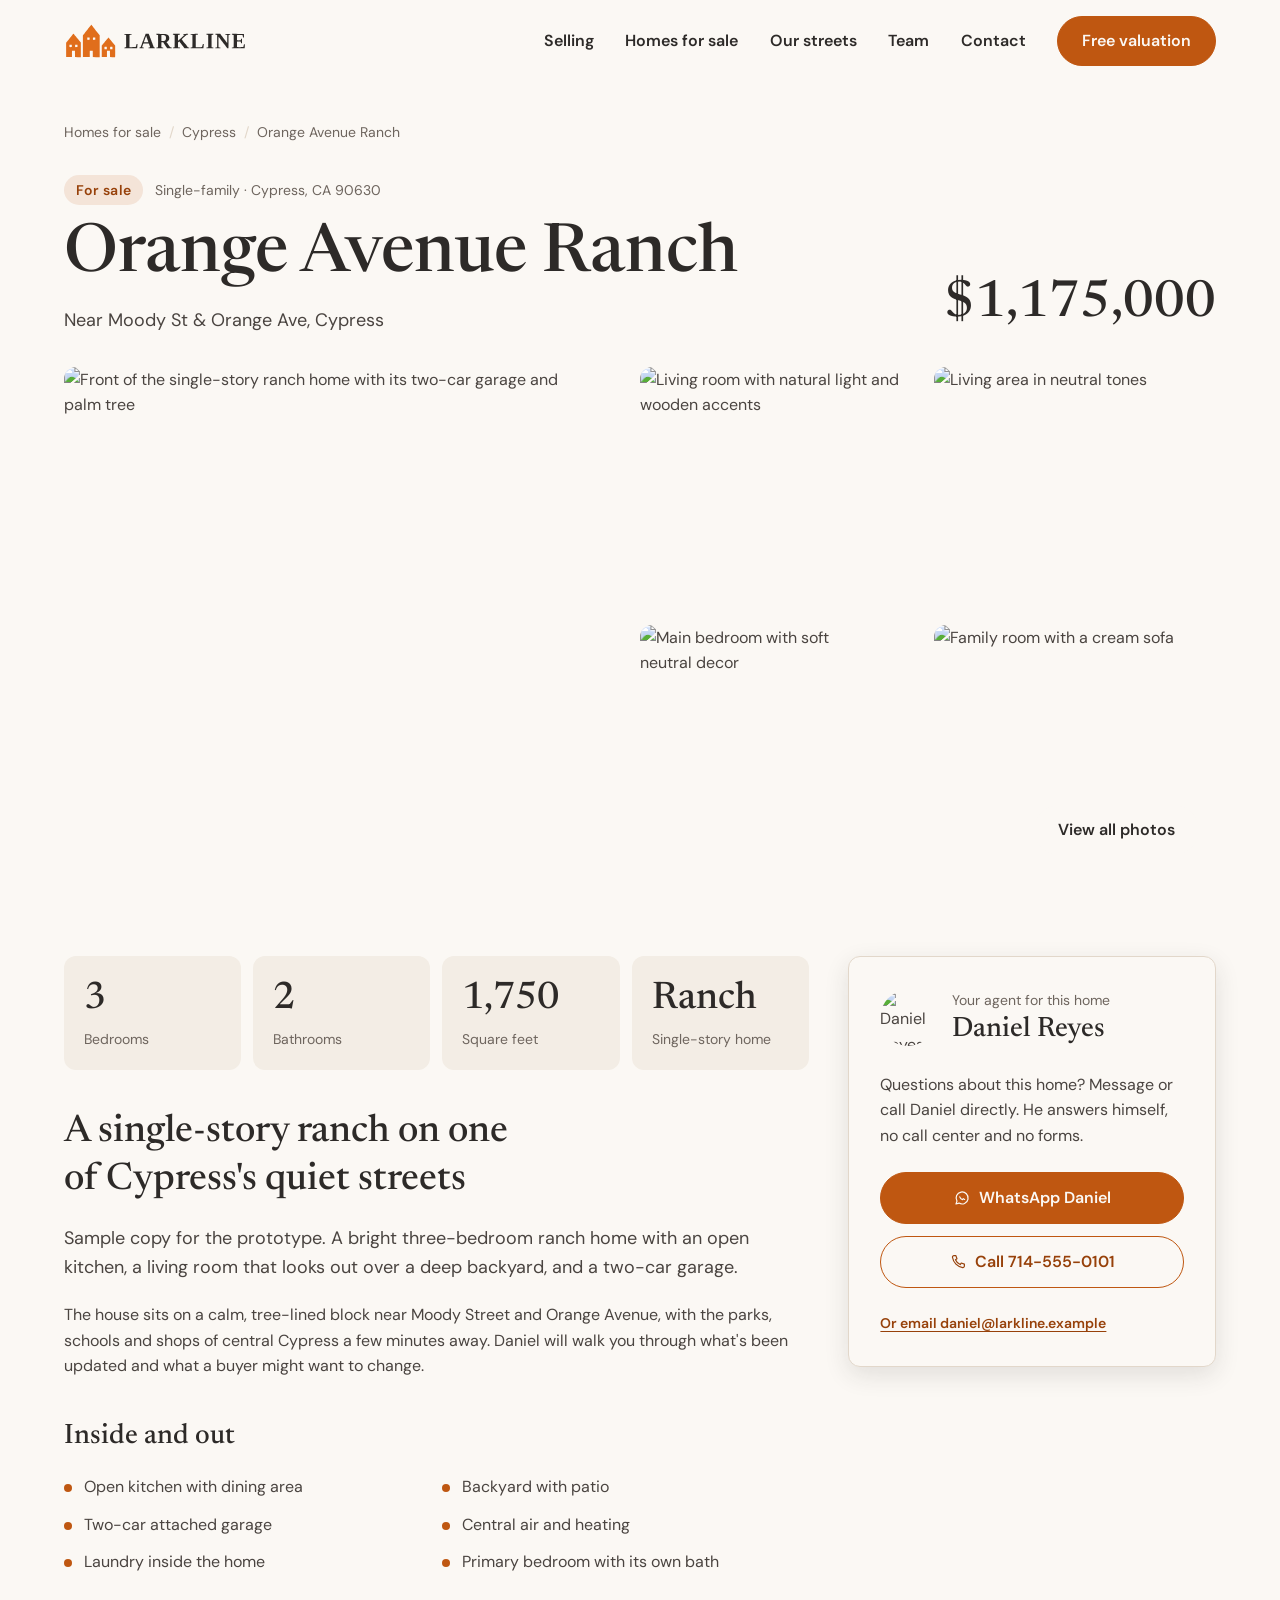
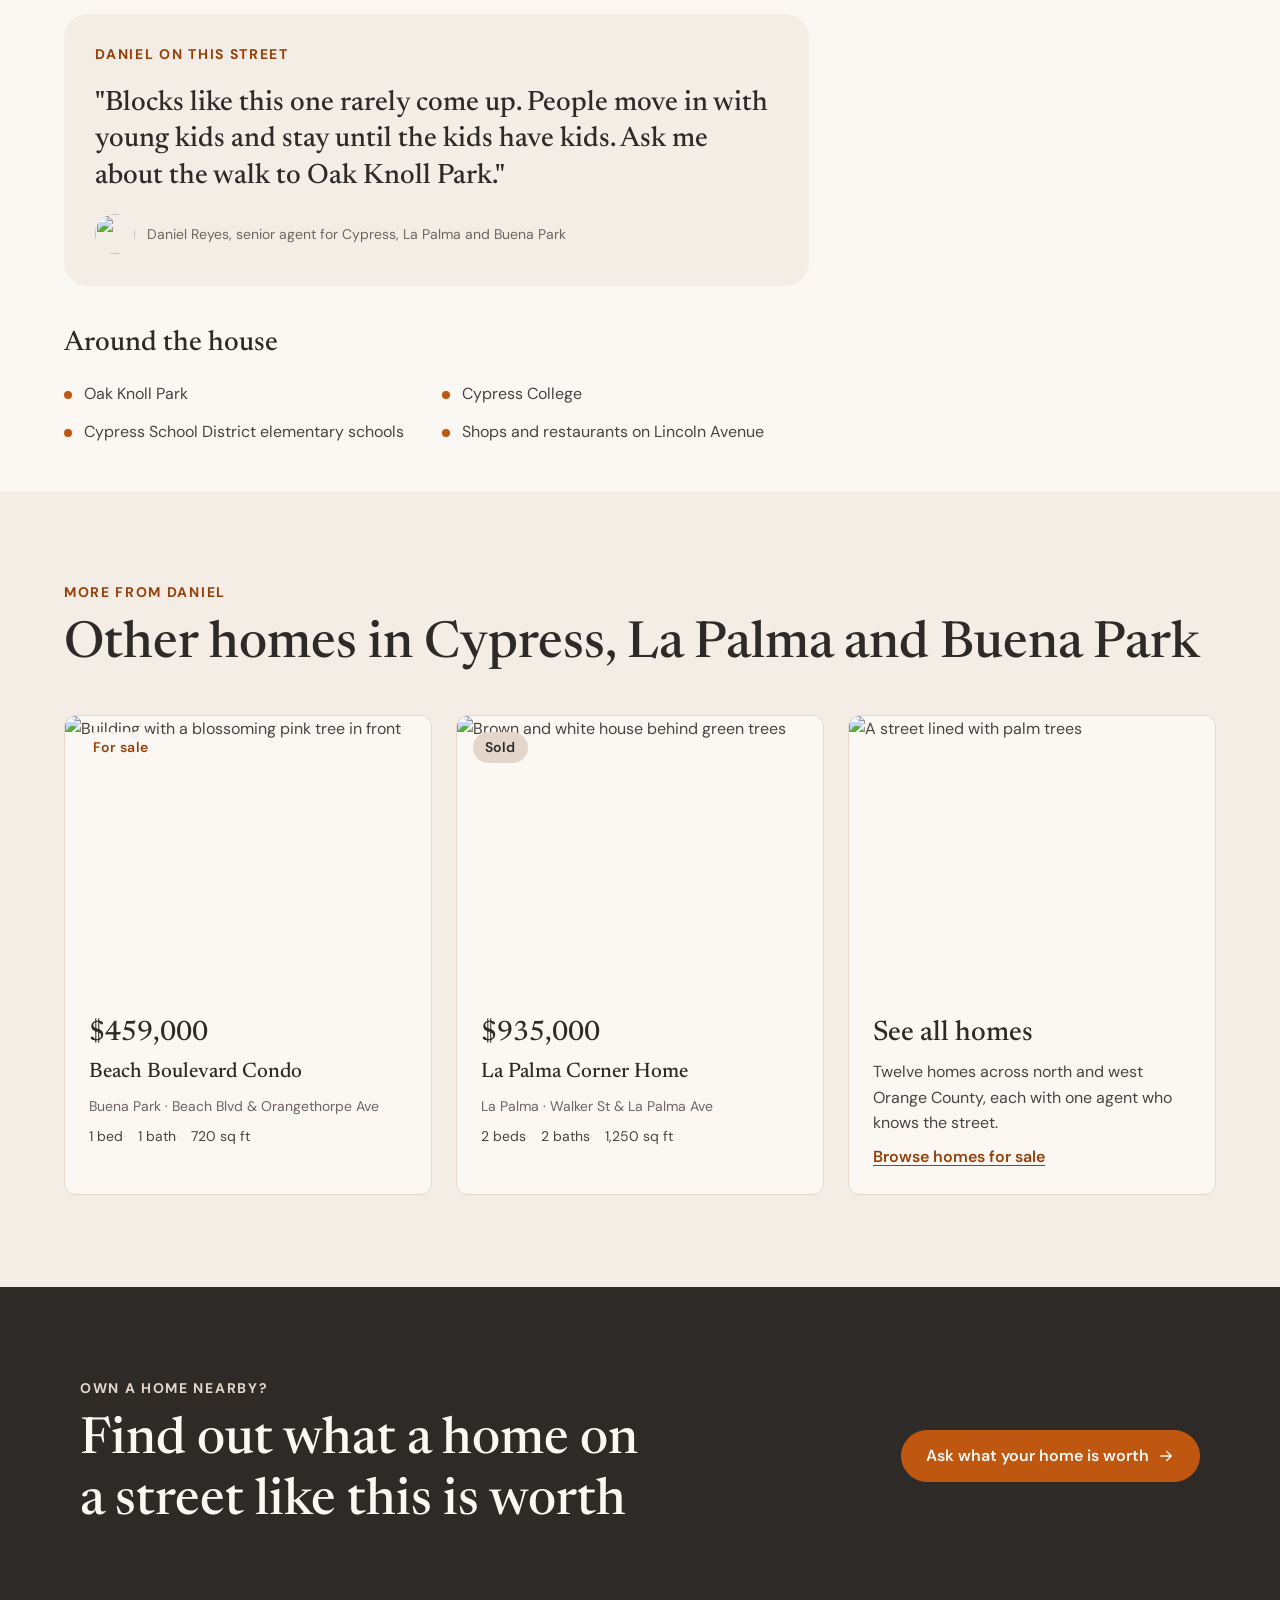
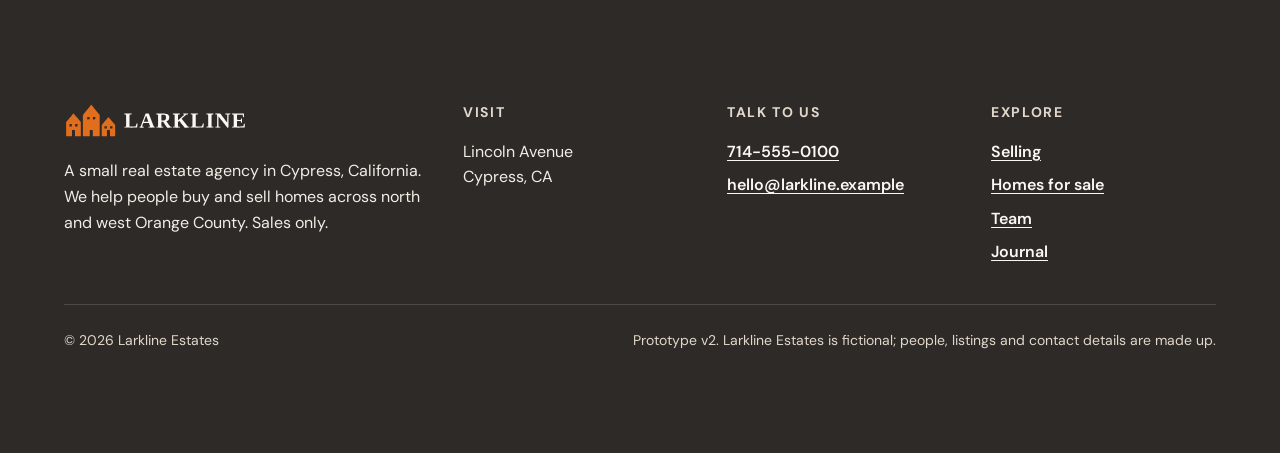
==== commit 42412cc6: "Sticky menu strip that matches each section, back-to-top button Co-Authored-By: Claude Opus 5.5 <nor" ====
--- a/property.html
+++ b/property.html
@@ -23,12 +23,13 @@
 </svg>
 
 <!-- ============ Header ============ -->
-<header class="site-header-solid boxed-l pad-tb-16 flex-row flex-align-center flex-justify-between gap-24 body-on-light">
+<header class="site-header-solid site-bar boxed-l pad-tb-16 flex-row flex-align-center flex-justify-between gap-24" data-site-bar data-theme="light" data-at-top="false">
   <a class="logo-link" href="index.html" aria-label="Larkline Estates, home">
-    <img class="logo-img" src="assets/logo.svg" alt="Larkline" width="878" height="169">
+    <img class="logo-img logo-for-dark" src="assets/logo-light.svg" alt="Larkline" width="878" height="169">
+    <img class="logo-img logo-for-light" src="assets/logo.svg" alt="" width="878" height="169" aria-hidden="true">
   </a>
   <input class="nav-toggle" type="checkbox" id="nav-toggle" aria-label="Open menu">
-  <label class="nav-toggle-label heading-on-light" for="nav-toggle" aria-hidden="true"><span class="nav-bars"></span></label>
+  <label class="nav-toggle-label" for="nav-toggle" aria-hidden="true"><span class="nav-bars"></span></label>
   <nav class="nav-panel" aria-label="Main">
     <label class="nav-close" for="nav-toggle" aria-label="Close menu"><svg class="icon"><use href="#i-close"/></svg></label>
     <ul class="nav-list">
@@ -45,7 +46,7 @@
 <main>
 
   <!-- ============ Title + gallery ============ -->
-  <section class="bg-light-1 boxed-l pad-tb-40 flex-column gap-32" aria-labelledby="home-title">
+  <section data-header="light" class="bg-light-1 boxed-l pad-tb-40 flex-column gap-32" aria-labelledby="home-title">
     <ol class="breadcrumb flex-row flex-wrap gap-8 body-s detail-on-light">
       <li><a href="index.html#homes">Homes for sale</a></li>
       <li><a href="index.html#streets">Cypress</a></li>
@@ -71,7 +72,7 @@
   </section>
 
   <!-- ============ Details + agent ============ -->
-  <section class="bg-light-1 boxed-l pad-tb-48" aria-label="About this home">
+  <section data-header="light" class="bg-light-1 boxed-l pad-tb-48" aria-label="About this home">
     <div class="property-layout gap-40">
 
       <div class="flex-column gap-40">
@@ -139,7 +140,7 @@
   </section>
 
   <!-- ============ More from Daniel ============ -->
-  <section class="bg-light-2 boxed-l pad-tb-96 flex-column gap-40" aria-labelledby="more-title">
+  <section data-header="light" class="bg-light-2 boxed-l pad-tb-96 flex-column gap-40" aria-labelledby="more-title">
     <div class="flex-column gap-12">
       <p class="sub-title subtitle-on-light">More from Daniel</p>
       <h2 id="more-title" class="title-3 heading-on-light">Other homes in Cypress, La Palma and Buena Park</h2>
@@ -189,7 +190,7 @@
   </section>
 
   <!-- ============ Seller band ============ -->
-  <section class="bg-dark-1 boxed-m pad-tb-96 body-on-dark" aria-labelledby="seller-title">
+  <section data-header="dark" class="bg-dark-1 boxed-m pad-tb-96 body-on-dark" aria-labelledby="seller-title">
     <div class="flex-row flex-wrap flex-align-center flex-justify-between gap-32">
       <div class="flex-column gap-12 narrow">
         <p class="sub-title subtitle-on-dark">Own a home nearby?</p>
@@ -202,7 +203,7 @@
 </main>
 
 <!-- ============ Footer ============ -->
-<footer id="contact" class="bg-dark-1 boxed-l pad-tb-80 flex-column gap-40 body-on-dark">
+<footer id="contact" data-header="dark" class="bg-dark-1 boxed-l pad-tb-80 flex-column gap-40 body-on-dark">
   <div class="footer-grid gap-40">
     <div class="footer-brand flex-column gap-20">
       <img class="logo-img" src="assets/logo-light.svg" alt="Larkline" width="878" height="169" loading="lazy">
@@ -231,7 +232,7 @@
   </div>
   <div class="footer-bottom pad-tb-24 flex-row flex-wrap flex-justify-between gap-16 body-s detail-on-dark">
     <p>© 2026 Larkline Estates</p>
-    <p>Prototype v1. Larkline Estates is fictional; people, listings and contact details are made up.</p>
+    <p>Prototype v2. Larkline Estates is fictional; people, listings and contact details are made up.</p>
   </div>
 </footer>
 
@@ -241,10 +242,45 @@
   <a class="btn-outline" href="tel:+17145550101"><svg class="icon"><use href="#i-phone"/></svg>Call Daniel</a>
 </div>
 
+<!-- Back to top -->
+<button class="to-top" type="button" data-to-top data-visible="false" aria-label="Back to top">
+  <svg class="icon" viewBox="0 0 24 24" aria-hidden="true"><path d="M12 19V5M6 11l6-6 6 6" fill="none" stroke="currentColor" stroke-width="1.8" stroke-linecap="round" stroke-linejoin="round"/></svg>
+</button>
+
 <script>
 document.querySelectorAll('.nav-panel a').forEach(function (a) {
   a.addEventListener('click', function () { document.getElementById('nav-toggle').checked = false; });
 });
+
+/* Header theme: match the section under the menu strip. Back-to-top button. */
+(function () {
+  var bar = document.querySelector('[data-site-bar]');
+  var toTop = document.querySelector('[data-to-top]');
+  var sections = Array.prototype.slice.call(document.querySelectorAll('[data-header]'));
+  var ticking = false;
+  function update() {
+    ticking = false;
+    if (bar) {
+      var probe = bar.offsetHeight / 2;
+      var theme = 'light';
+      for (var i = 0; i < sections.length; i++) {
+        var r = sections[i].getBoundingClientRect();
+        if (r.top <= probe) { if (r.bottom > probe) theme = sections[i].getAttribute('data-header'); }
+      }
+      bar.setAttribute('data-theme', theme);
+      bar.setAttribute('data-at-top', window.scrollY < 8 ? 'true' : 'false');
+    }
+    if (toTop) toTop.setAttribute('data-visible', window.scrollY > window.innerHeight * 0.8 ? 'true' : 'false');
+  }
+  function request() { if (!ticking) { ticking = true; window.requestAnimationFrame(update); } }
+  window.addEventListener('scroll', request, { passive: true });
+  window.addEventListener('resize', request, { passive: true });
+  if (toTop) toTop.addEventListener('click', function () {
+    var still = window.matchMedia('(prefers-reduced-motion: reduce)').matches;
+    window.scrollTo({ top: 0, behavior: still ? 'auto' : 'smooth' });
+  });
+  update();
+})();
 </script>
 </body>
 </html>
--- a/styles.css
+++ b/styles.css
@@ -372,23 +372,54 @@
 
 /* ---------- Header ---------- */
 .site-header {
-  position: absolute;
+  position: fixed;
   top: var(--size-0);
   left: var(--size-0);
   right: var(--size-0);
-  z-index: 20;
+  z-index: 50;
 }
 .site-header-solid {
   position: sticky;
   top: var(--size-0);
-  z-index: 20;
-  background-color: var(--tint-light-2);
+  z-index: 50;
+}
+/* Menu strip: its background follows the section underneath (set by JS in data-theme).
+   The background sits on ::before so the mobile menu (position: fixed) is not trapped by backdrop-filter. */
+.site-bar {
+  color: var(--primary-light-1);
+  transition: color var(--speed-medium) var(--ease);
+}
+.site-bar::before {
+  content: "";
+  position: absolute;
+  inset: var(--size-0);
+  z-index: -1;
+  background-color: var(--overlay-dark-strong);
   backdrop-filter: blur(var(--size-12));
+  -webkit-backdrop-filter: blur(var(--size-12));
   border-bottom-width: var(--border-width);
   border-bottom-style: solid;
+  border-bottom-color: var(--tint-light-1);
+  opacity: 1;
+  transition: background-color var(--speed-medium) var(--ease), border-color var(--speed-medium) var(--ease), opacity var(--speed-medium) var(--ease);
+}
+.site-bar[data-at-top="true"]::before { opacity: 0; }
+.site-bar[data-theme="light"] { color: var(--primary-dark-1); }
+.site-bar[data-theme="light"]::before {
+  background-color: var(--tint-light-2);
   border-bottom-color: var(--primary-light-3);
 }
-.logo-link { display: block; }
+.logo-for-light {
+  position: absolute;
+  top: var(--size-0);
+  left: var(--size-0);
+  opacity: 0;
+}
+.logo-for-dark, .logo-for-light { transition: opacity var(--speed-medium) var(--ease); }
+.site-bar[data-theme="light"] .logo-for-dark { opacity: 0; }
+.site-bar[data-theme="light"] .logo-for-light { opacity: 1; }
+[id] { scroll-margin-top: var(--header-height); }
+.logo-link { position: relative; display: block; }
 .logo-img { width: var(--logo-width); height: auto; }
 
 .nav-panel { display: flex; flex-direction: row; align-items: center; gap: var(--size-32); }
@@ -972,6 +1003,37 @@
 @media (prefers-reduced-motion: reduce) {
   .stack-inner, .stack-content, .stack-content-top { transform: none !important; }
 }
+
+
+/* ---------- Back to top ---------- */
+.to-top {
+  position: fixed;
+  right: var(--size-24);
+  bottom: var(--size-24);
+  z-index: 45;
+  display: grid;
+  place-items: center;
+  width: var(--size-48);
+  height: var(--size-48);
+  padding: var(--size-0);
+  color: var(--primary-light-1);
+  background-color: var(--overlay-dark-mid);
+  backdrop-filter: blur(var(--size-8));
+  -webkit-backdrop-filter: blur(var(--size-8));
+  border-width: var(--border-width);
+  border-style: solid;
+  border-color: var(--tint-light-1);
+  border-radius: 9999px;
+  cursor: pointer;
+  opacity: 0;
+  visibility: hidden;
+  transform: translateY(var(--size-12));
+  transition: opacity var(--speed-medium) var(--ease), transform var(--speed-medium) var(--ease), visibility var(--speed-medium), background-color var(--speed-fast) var(--ease);
+}
+.to-top[data-visible="true"] { opacity: 1; visibility: visible; transform: none; }
+.to-top:hover { background-color: var(--primary-brand-1); border-color: var(--primary-brand-1); }
+.to-top:hover .icon { transform: translateY(calc(var(--size-4) * -1)); }
+.to-top .icon { transition: transform var(--speed-fast) var(--ease); }
 
 /* ---------- Motion ---------- */
 @keyframes rise {
@@ -1084,5 +1146,6 @@
   .key-facts { grid-template-columns: repeat(2, minmax(0, 1fr)); }
   .contact-bar { display: grid; }
   .has-contact-bar { padding-bottom: var(--size-96); }
+  .has-contact-bar .to-top { bottom: var(--size-96); }
   .feature-list { grid-template-columns: minmax(0, 1fr); }
 }
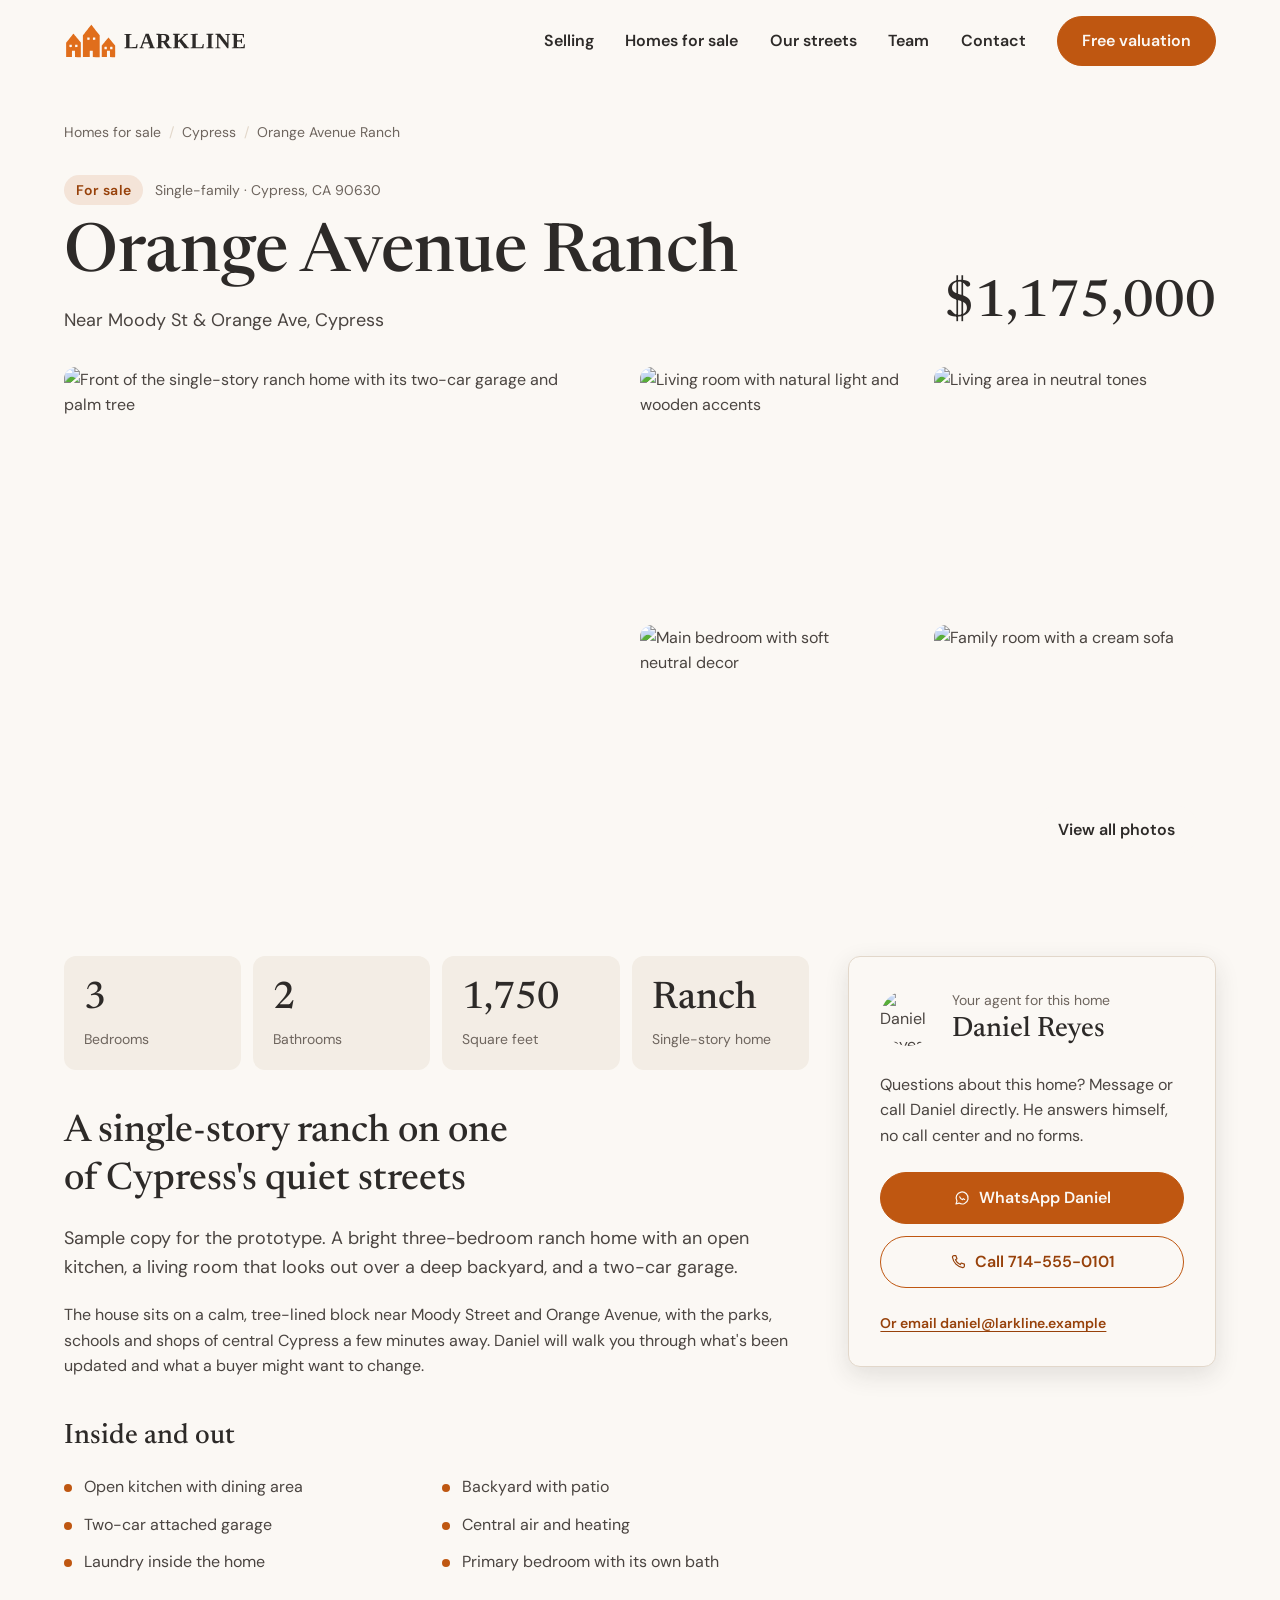
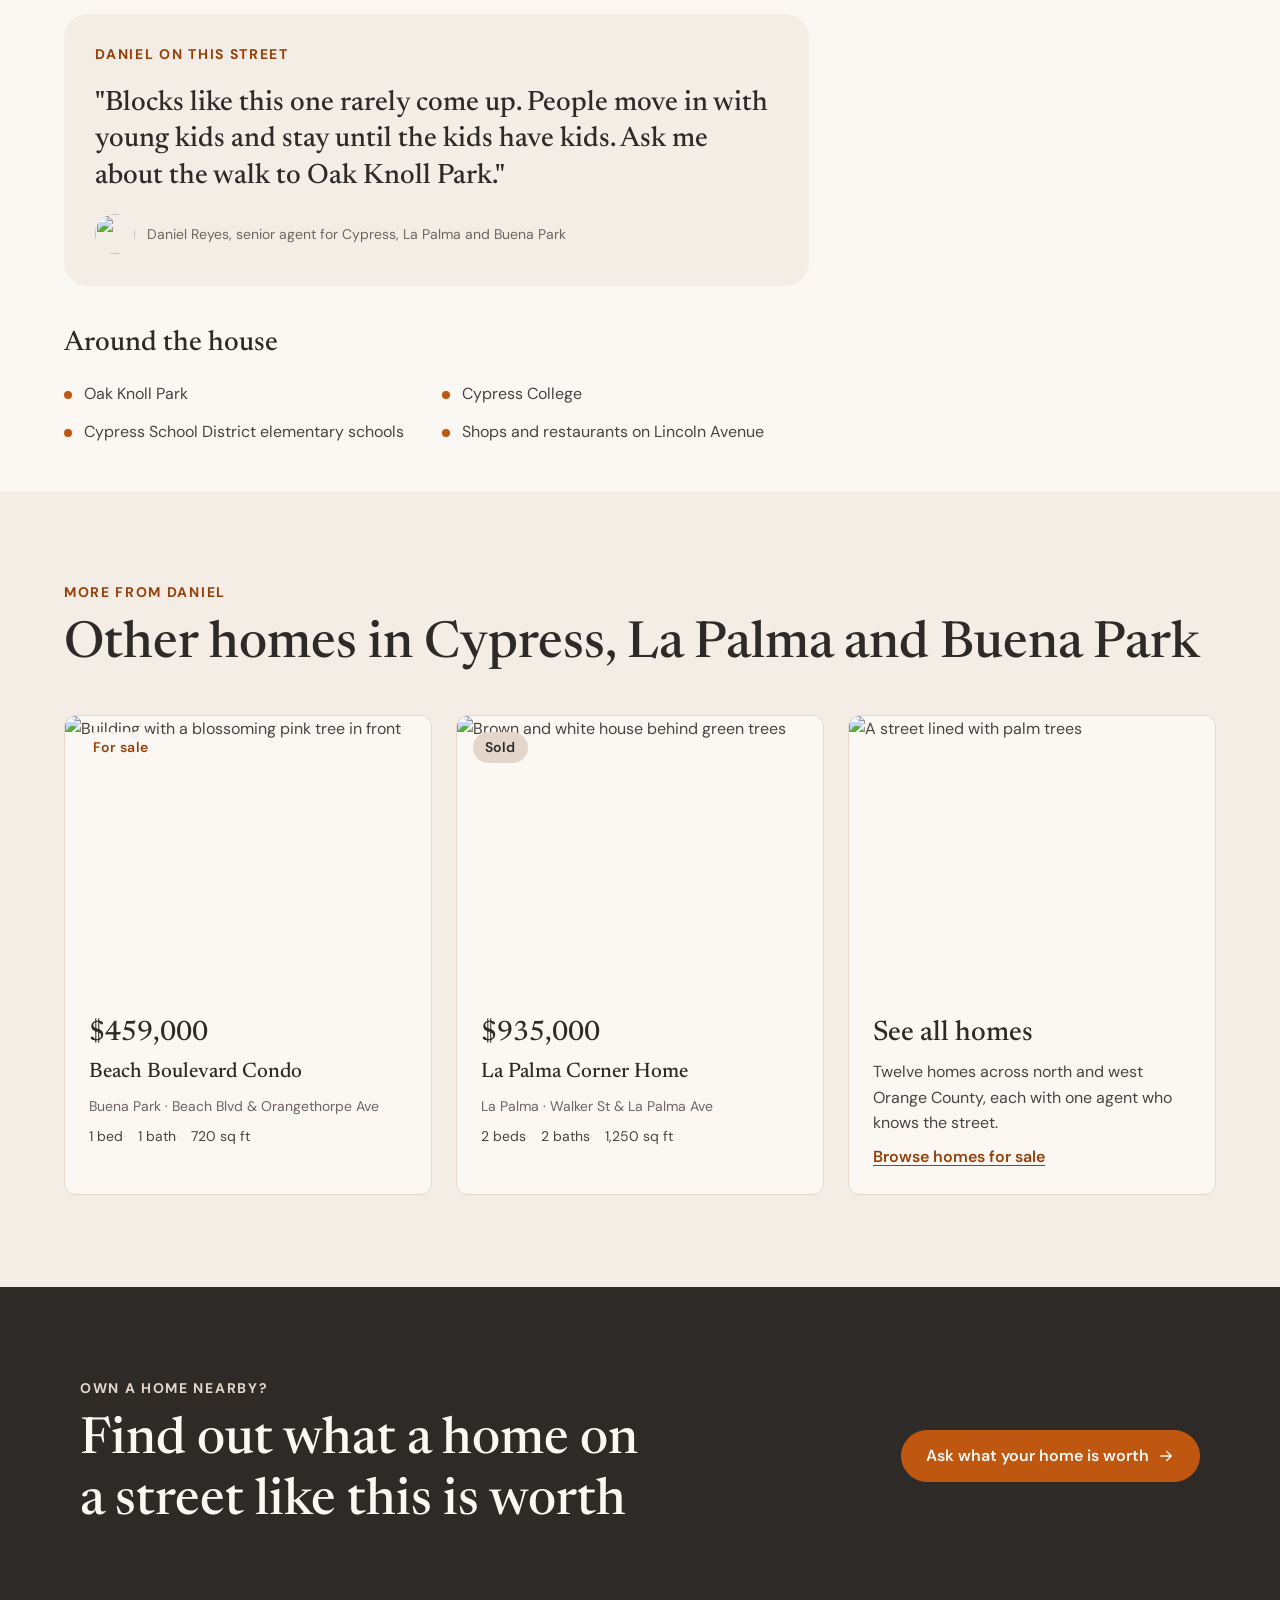
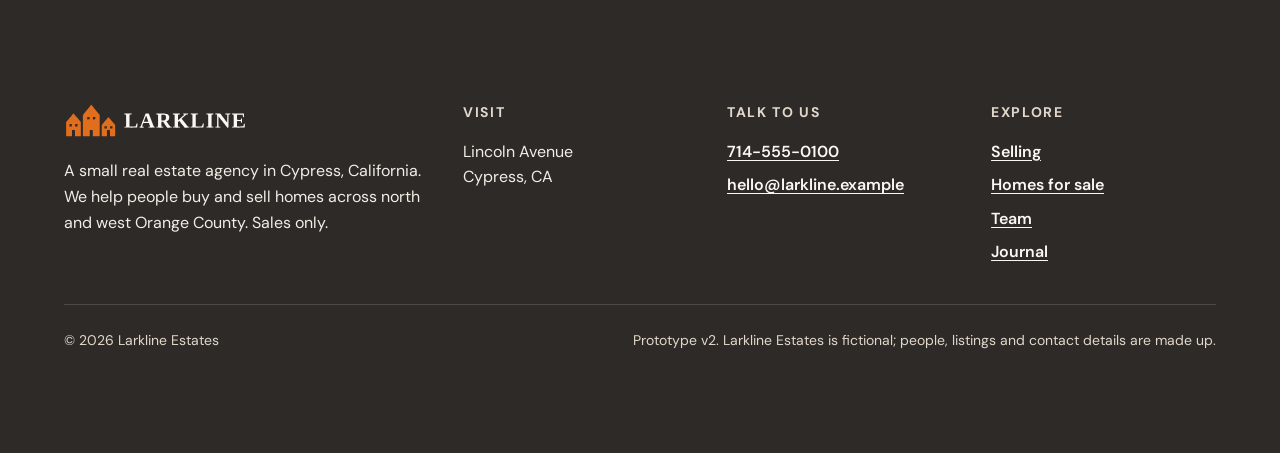
==== commit acaf96f3: "Version the stylesheet link so updates load right away Co-Authored-By: Claude Opus 5.5 <noreply@anth" ====
--- a/property.html
+++ b/property.html
@@ -8,7 +8,7 @@
   <link rel="preconnect" href="https://fonts.googleapis.com">
   <link rel="preconnect" href="https://fonts.gstatic.com" crossorigin>
   <link href="https://fonts.googleapis.com/css2?family=DM+Sans:opsz,wght@9..40,400;9..40,600;9..40,700&family=Newsreader:opsz,wght@6..72,400;6..72,500&display=swap" rel="stylesheet">
-  <link rel="stylesheet" href="styles.css">
+  <link rel="stylesheet" href="styles.css?v=2.1">
 </head>
 <body class="has-contact-bar">
 
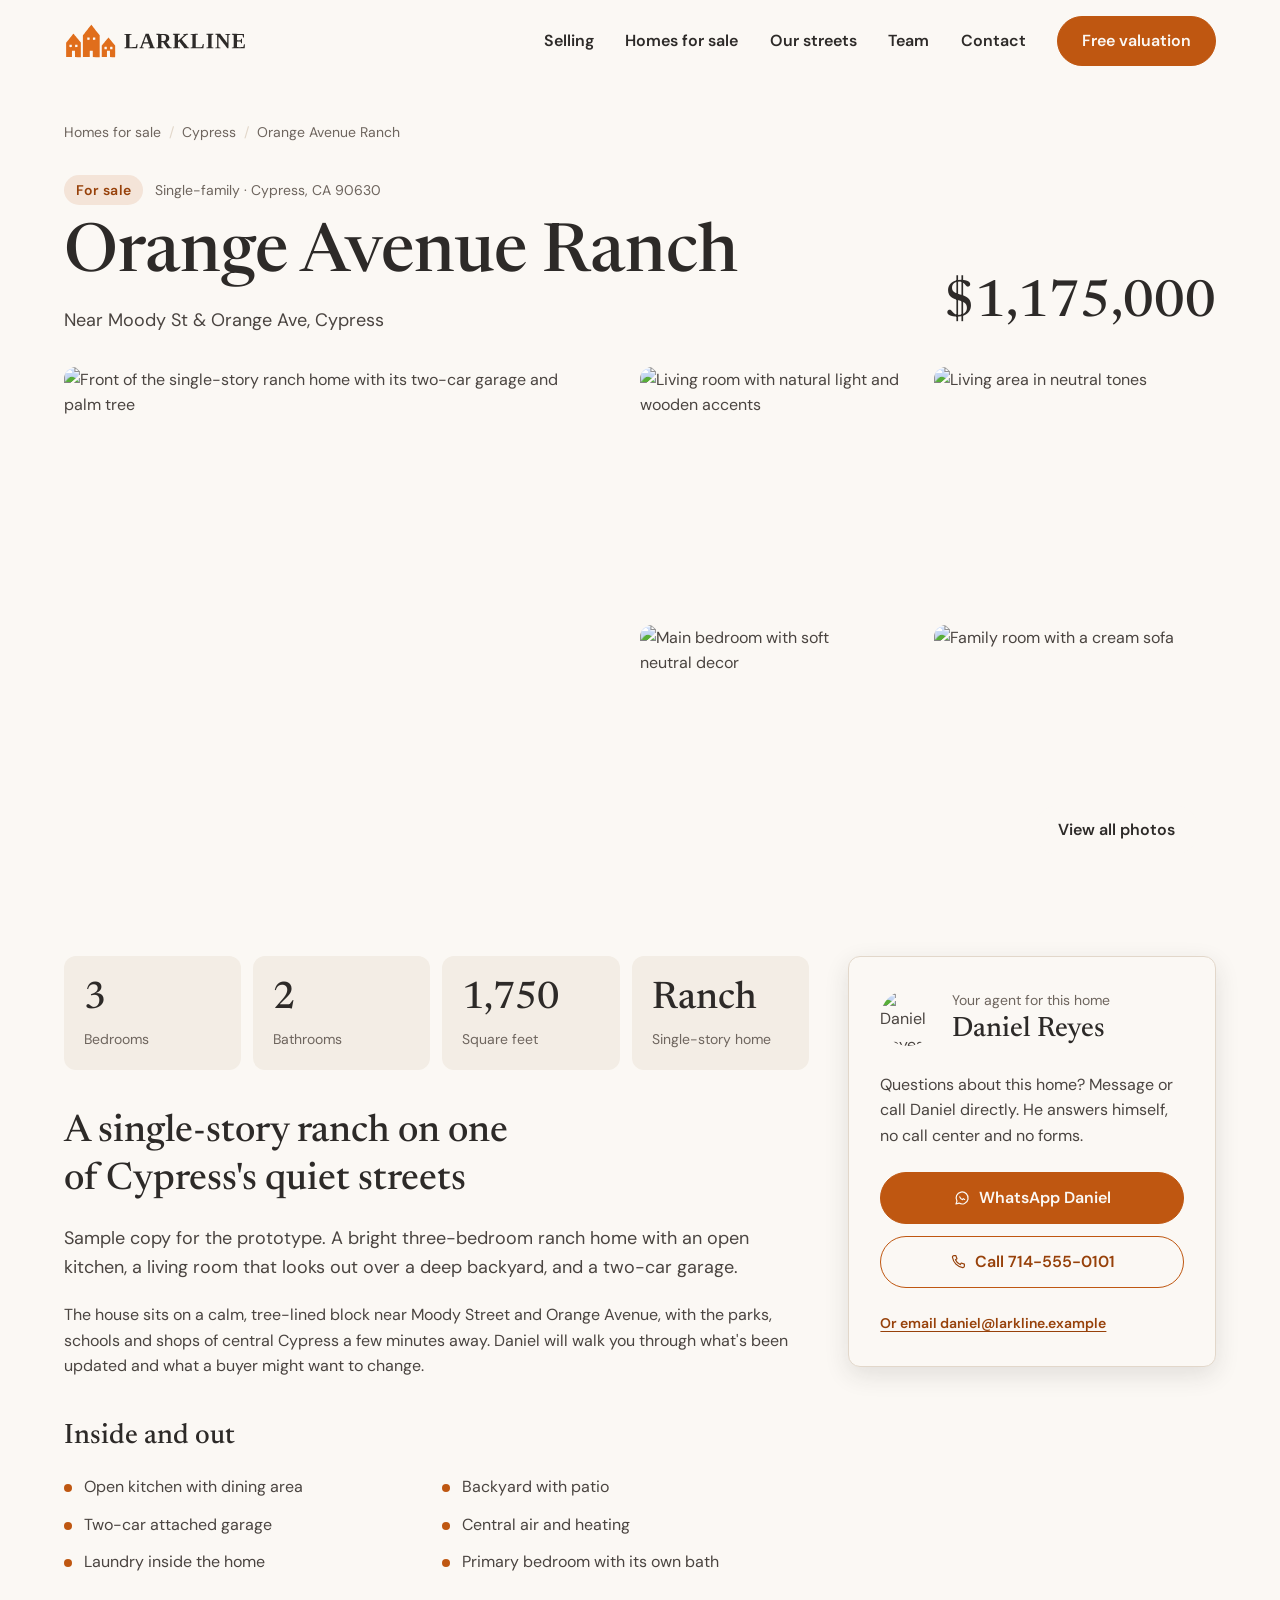
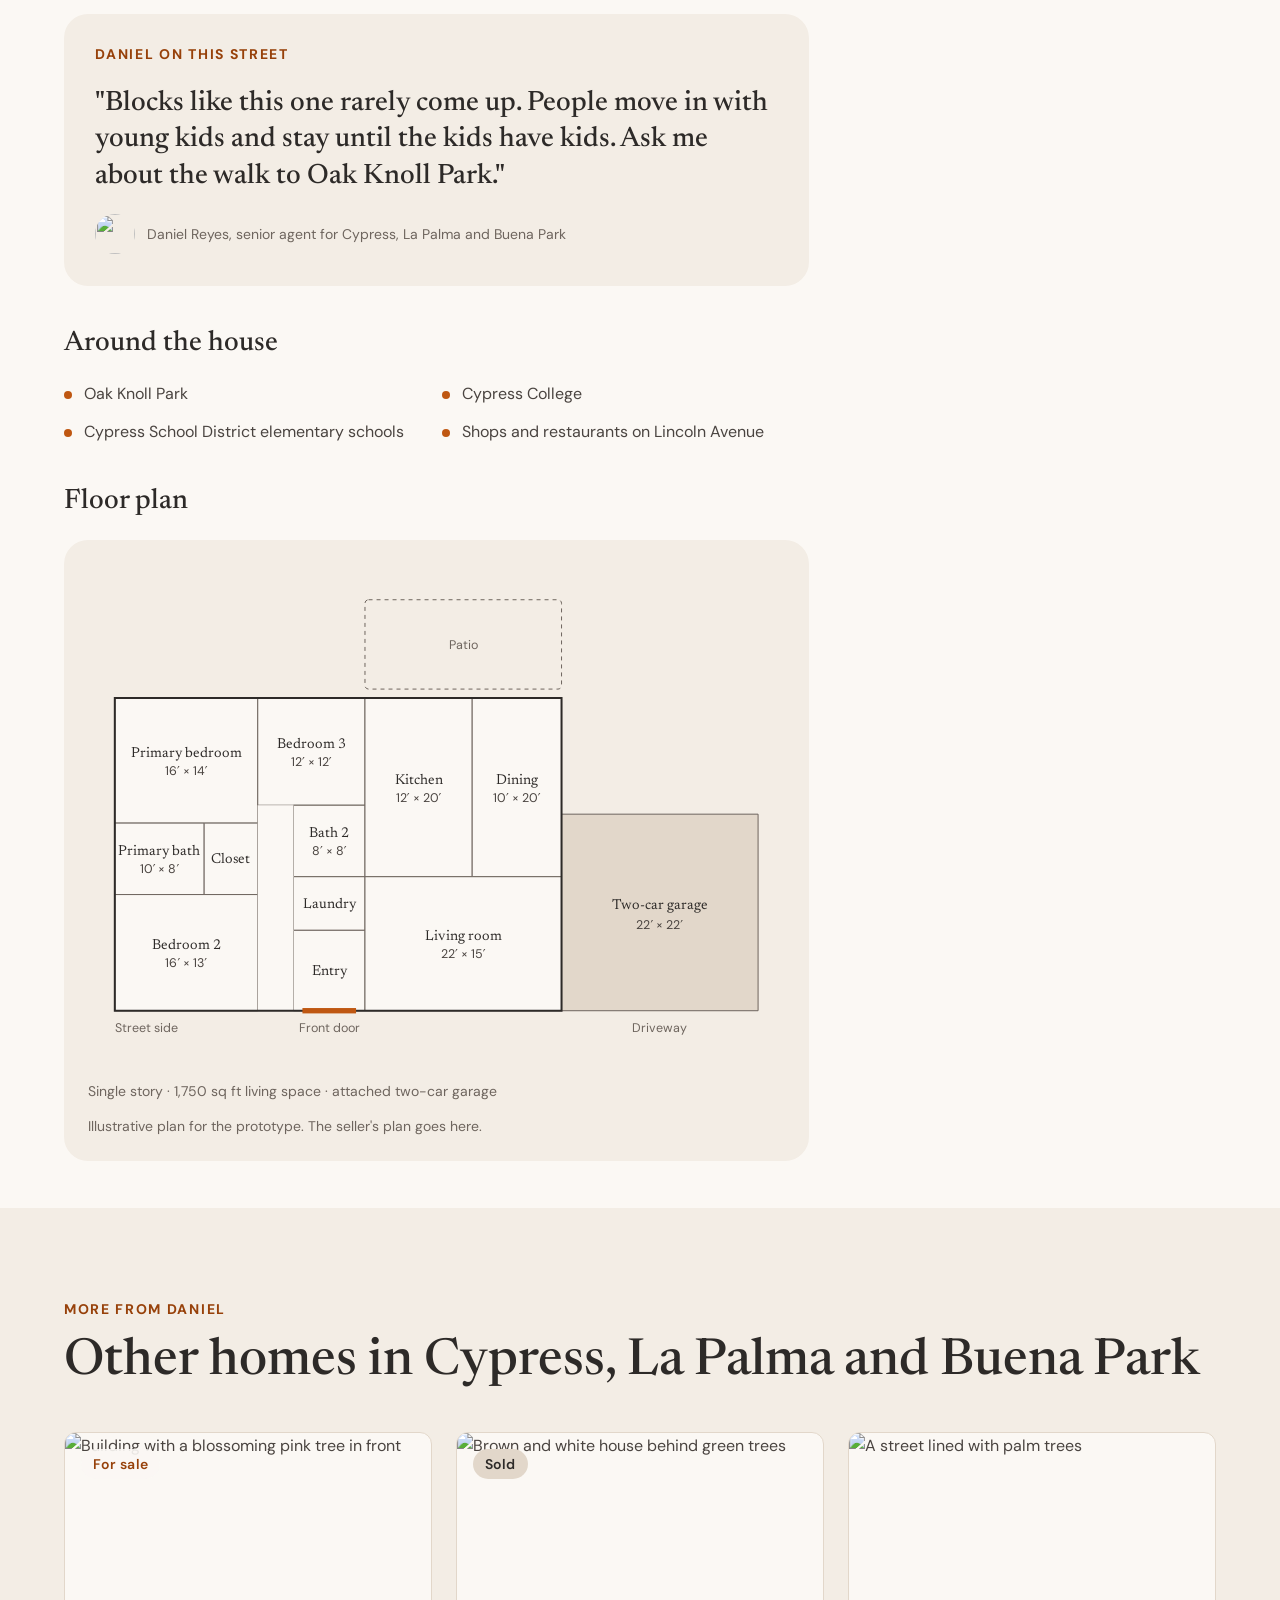
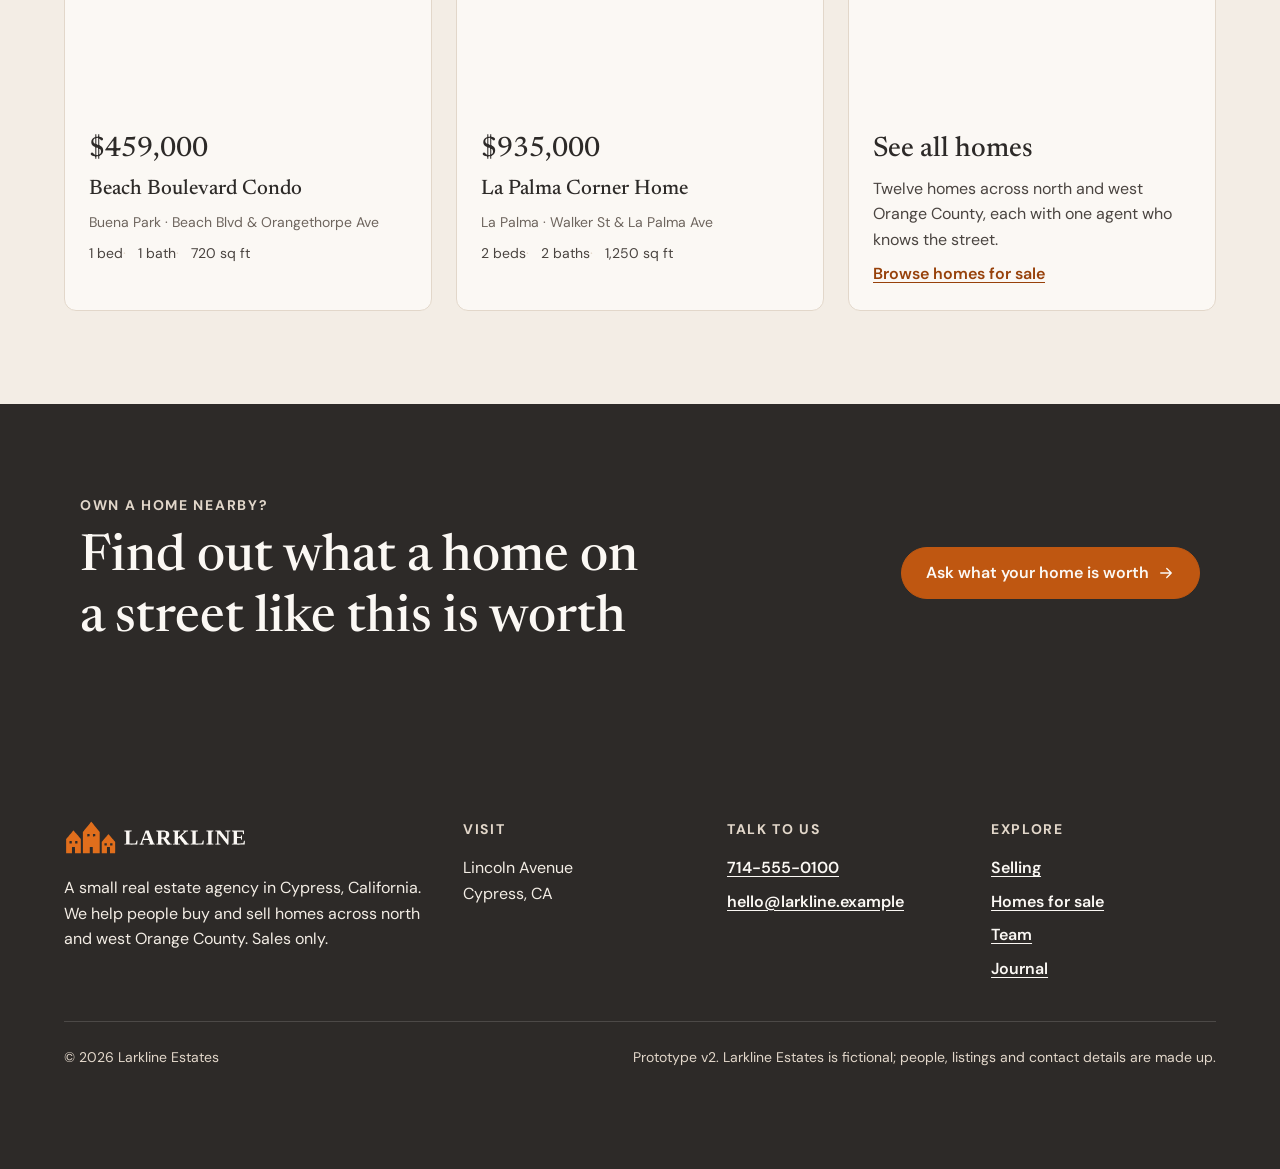
==== commit fc90c05d: "Floor plan on the property page Co-Authored-By: Claude Opus 5.5 <noreply@anthropic.com> Claude-Sessi" ====
--- a/property.html
+++ b/property.html
@@ -8,7 +8,7 @@
   <link rel="preconnect" href="https://fonts.googleapis.com">
   <link rel="preconnect" href="https://fonts.gstatic.com" crossorigin>
   <link href="https://fonts.googleapis.com/css2?family=DM+Sans:opsz,wght@9..40,400;9..40,600;9..40,700&family=Newsreader:opsz,wght@6..72,400;6..72,500&display=swap" rel="stylesheet">
-  <link rel="stylesheet" href="styles.css?v=2.1">
+  <link rel="stylesheet" href="styles.css?v=2.3">
 </head>
 <body class="has-contact-bar">
 
@@ -118,6 +118,63 @@
             <li>Cypress School District elementary schools</li>
             <li>Shops and restaurants on Lincoln Avenue</li>
           </ul>
+        </div>
+
+        <div class="flex-column gap-20">
+          <h2 class="title-5 heading-on-light">Floor plan</h2>
+          <figure class="bg-light-2 rounded-l pad-24 flex-column gap-16">
+            <div class="plan-frame">
+              <svg class="plan-svg" viewBox="0 0 780 560" role="img" aria-labelledby="plan-title plan-desc">
+              <title id="plan-title">Floor plan, Orange Avenue Ranch</title>
+              <desc id="plan-desc">Single-story plan. Bedrooms and baths on the left: primary bedroom with its own bath and closet, bedroom 2 and bedroom 3. A hall connects the entry, laundry and second bath. Open kitchen and dining at the back facing the patio, living room at the front, attached two-car garage on the right.</desc>
+              <rect class="plan-outdoor" x="310" y="40" width="220" height="100" rx="4"/>
+              <text class="plan-label-muted" x="420" y="95" text-anchor="middle">Patio</text>
+              <rect class="plan-garage" x="530" y="280" width="220" height="220"/>
+              <text class="plan-label" x="640.0" y="386.0" text-anchor="middle">Two-car garage</text>
+              <text class="plan-dim" x="640.0" y="408.0" text-anchor="middle">22′ × 22′</text>
+              <rect class="plan-room" x="30" y="150" width="160" height="140"/>
+              <text class="plan-label" x="110.0" y="216.0" text-anchor="middle">Primary bedroom</text>
+              <text class="plan-dim" x="110.0" y="236.0" text-anchor="middle">16′ × 14′</text>
+              <rect class="plan-room" x="30" y="290" width="100" height="80"/>
+              <text class="plan-label" x="80.0" y="326.0" text-anchor="middle">Primary bath</text>
+              <text class="plan-dim" x="80.0" y="346.0" text-anchor="middle">10′ × 8′</text>
+              <rect class="plan-room" x="130" y="290" width="60" height="80"/>
+              <text class="plan-label" x="160.0" y="335.0" text-anchor="middle">Closet</text>
+              <rect class="plan-room" x="30" y="370" width="160" height="130"/>
+              <text class="plan-label" x="110.0" y="431.0" text-anchor="middle">Bedroom 2</text>
+              <text class="plan-dim" x="110.0" y="451.0" text-anchor="middle">16′ × 13′</text>
+              <rect class="plan-room" x="190" y="150" width="120" height="120"/>
+              <text class="plan-label" x="250.0" y="206.0" text-anchor="middle">Bedroom 3</text>
+              <text class="plan-dim" x="250.0" y="226.0" text-anchor="middle">12′ × 12′</text>
+              <rect class="plan-room" x="230" y="270" width="80" height="80"/>
+              <text class="plan-label" x="270.0" y="306.0" text-anchor="middle">Bath 2</text>
+              <text class="plan-dim" x="270.0" y="326.0" text-anchor="middle">8′ × 8′</text>
+              <rect class="plan-room" x="230" y="350" width="80" height="60"/>
+              <text class="plan-label" x="270.0" y="385.0" text-anchor="middle">Laundry</text>
+              <rect class="plan-room" x="230" y="410" width="80" height="90"/>
+              <text class="plan-label" x="270.0" y="460.0" text-anchor="middle">Entry</text>
+              <rect class="plan-room-hall" x="190" y="270" width="40" height="230"/>
+              <rect class="plan-room" x="310" y="150" width="120" height="200"/>
+              <text class="plan-label" x="370.0" y="246.0" text-anchor="middle">Kitchen</text>
+              <text class="plan-dim" x="370.0" y="266.0" text-anchor="middle">12′ × 20′</text>
+              <rect class="plan-room" x="430" y="150" width="100" height="200"/>
+              <text class="plan-label" x="480.0" y="246.0" text-anchor="middle">Dining</text>
+              <text class="plan-dim" x="480.0" y="266.0" text-anchor="middle">10′ × 20′</text>
+              <rect class="plan-room" x="310" y="350" width="220" height="150"/>
+              <text class="plan-label" x="420.0" y="421.0" text-anchor="middle">Living room</text>
+              <text class="plan-dim" x="420.0" y="441.0" text-anchor="middle">22′ × 15′</text>
+              <rect class="plan-outline" x="30" y="150" width="500" height="350"/>
+              <rect class="plan-door" x="240" y="497" width="60" height="6"/>
+              <text class="plan-label-muted" x="270" y="524" text-anchor="middle">Front door</text>
+              <text class="plan-label-muted" x="640" y="524" text-anchor="middle">Driveway</text>
+              <text class="plan-label-muted" x="30" y="524">Street side</text>
+              </svg>
+            </div>
+            <figcaption class="flex-row flex-wrap flex-justify-between gap-12 body-s detail-on-light">
+              <span>Single story · 1,750 sq ft living space · attached two-car garage</span>
+              <span>Illustrative plan for the prototype. The seller's plan goes here.</span>
+            </figcaption>
+          </figure>
         </div>
       </div>
 
--- a/styles.css
+++ b/styles.css
@@ -93,6 +93,7 @@
   --article-label-width: 10rem;
   --panel-width: 23rem;
   --stack-height: 100vh;
+  --plan-min-width: 34rem;
   --stack-scale-depth: 0.06;
   --stack-dim-max: 0.55;
   --stack-lift: var(--size-48);
@@ -533,6 +534,7 @@
 .fact-number {
   font-family: var(--heading-font);
   color: var(--primary-brand-2);
+  font-variant-numeric: tabular-nums;
 }
 
 /* ---------- Sell section ---------- */
@@ -917,6 +919,24 @@
 .panel-buttons { display: grid; grid-template-columns: minmax(0, 1fr); }
 .status-line { display: inline-flex; align-items: center; }
 
+
+
+/* ---------- Floor plan (property page) ---------- */
+.plan-frame { overflow-x: auto; scrollbar-width: thin; }
+.plan-svg { display: block; width: 100%; min-width: var(--plan-min-width); height: auto; }
+.plan-room, .plan-room-hall, .plan-garage, .plan-outdoor, .plan-outline, .plan-door { vector-effect: non-scaling-stroke; }
+.plan-room { fill: var(--primary-light-1); stroke: var(--primary-dark-3); stroke-width: var(--border-width); }
+.plan-room-hall { fill: var(--primary-light-1); stroke: none; }
+.plan-garage { fill: var(--primary-light-3); stroke: var(--primary-dark-3); stroke-width: var(--border-width); }
+.plan-outdoor { fill: none; stroke: var(--primary-dark-3); stroke-width: var(--border-width); stroke-dasharray: var(--size-4) var(--size-4); }
+.plan-outline { fill: none; stroke: var(--primary-dark-1); stroke-width: var(--border-width-thick); }
+.plan-door { fill: var(--primary-brand-1); }
+.plan-label, .plan-label-s { font-family: var(--heading-font); fill: var(--primary-dark-1); }
+.plan-label { font-size: var(--body-size-m); }
+.plan-label-s { font-size: var(--body-size-s); }
+.plan-dim, .plan-label-muted { font-family: var(--body-font); font-size: var(--body-size-s); }
+.plan-dim { fill: var(--primary-dark-2); font-variant-numeric: tabular-nums; }
+.plan-label-muted { fill: var(--primary-dark-3); }
 
 /* ---------- Mobile contact bar (property page) ---------- */
 .contact-bar {
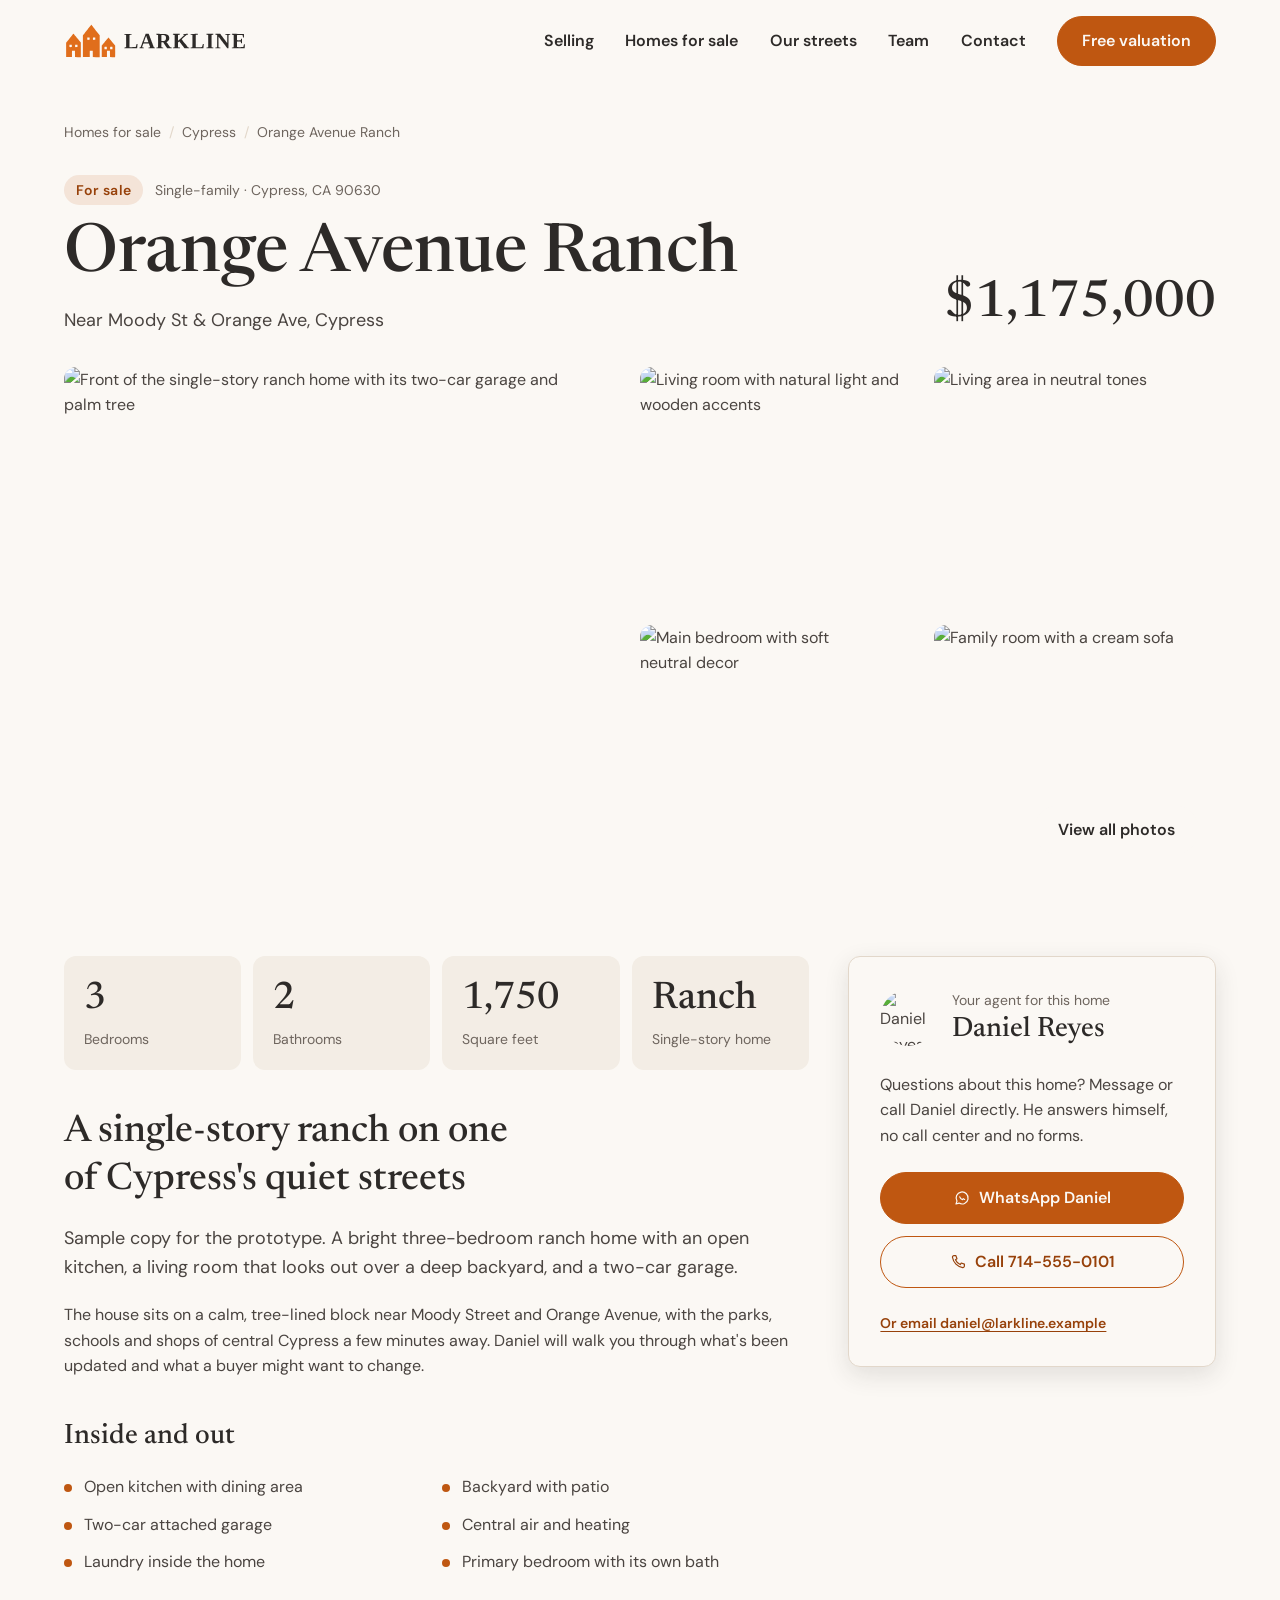
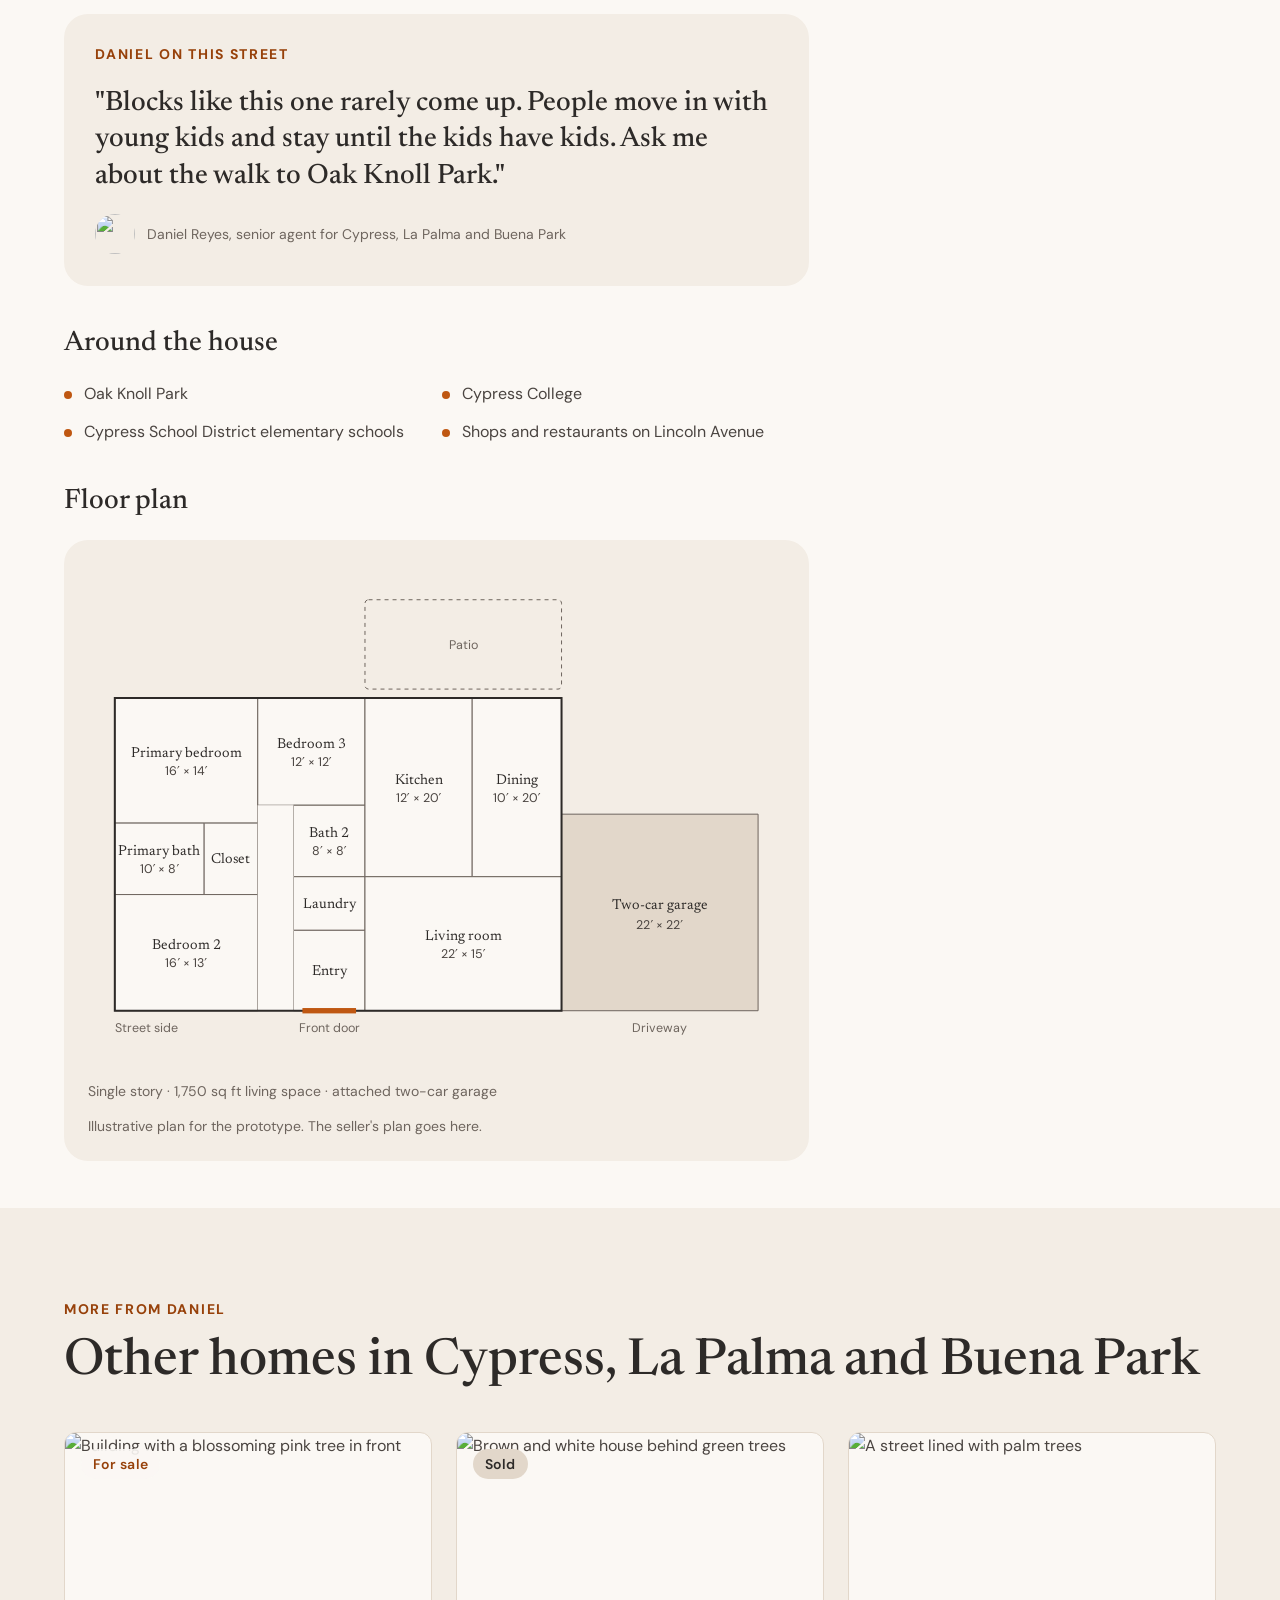
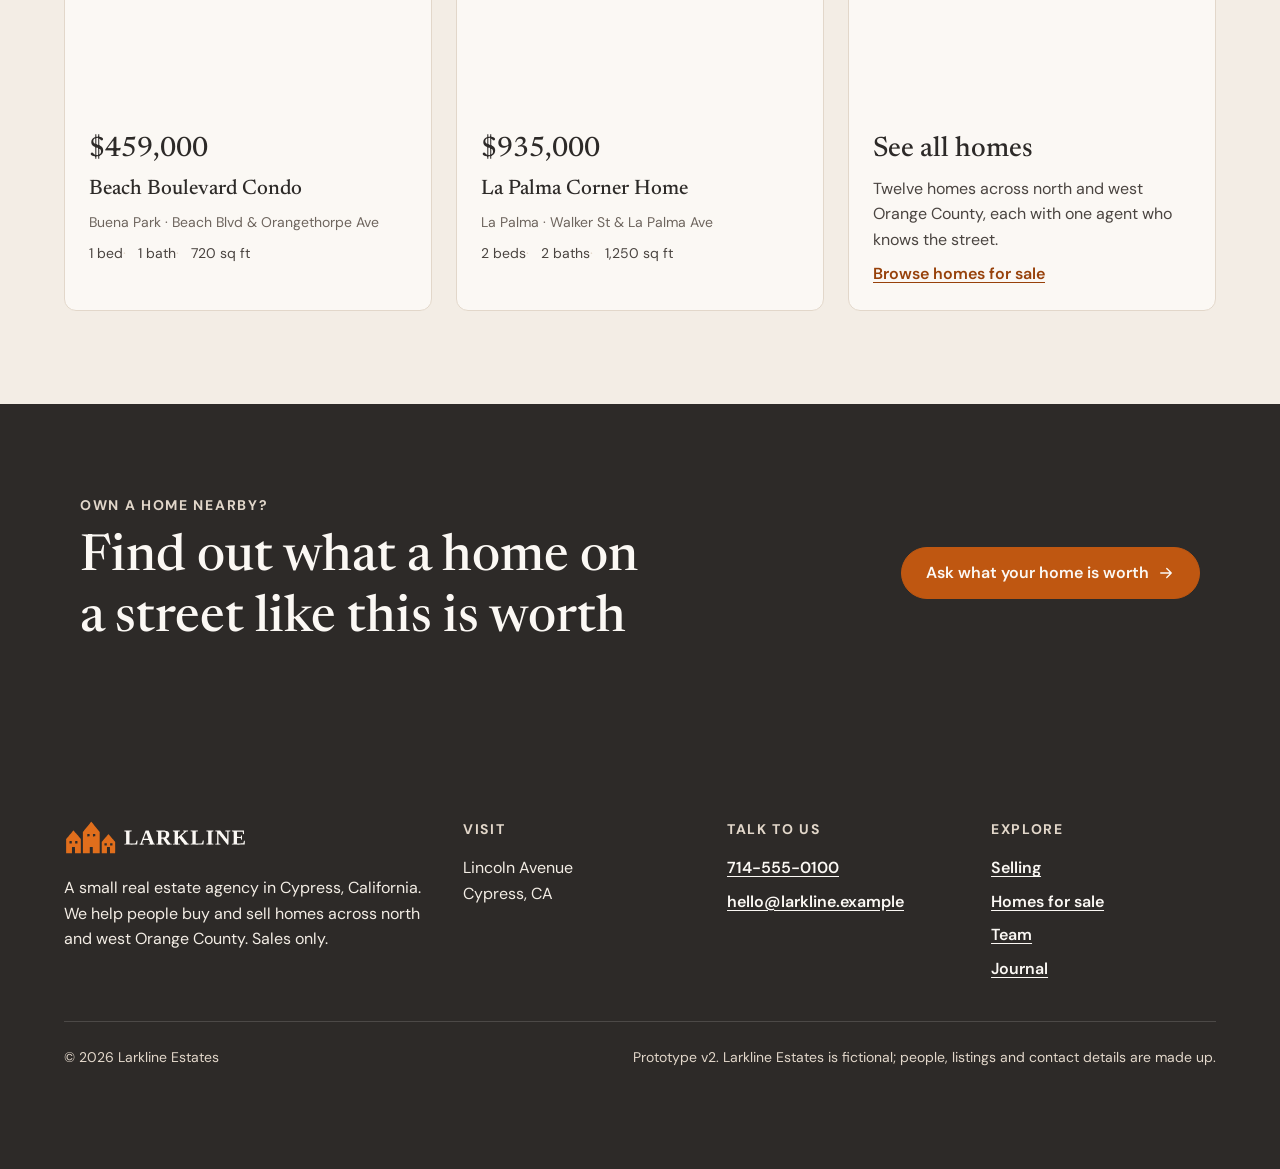
==== commit 2e7319ed: "Last two street panels slide in from the sides and fade in Co-Authored-By: Claude Opus 5.5 <noreply@" ====
--- a/property.html
+++ b/property.html
@@ -8,7 +8,7 @@
   <link rel="preconnect" href="https://fonts.googleapis.com">
   <link rel="preconnect" href="https://fonts.gstatic.com" crossorigin>
   <link href="https://fonts.googleapis.com/css2?family=DM+Sans:opsz,wght@9..40,400;9..40,600;9..40,700&family=Newsreader:opsz,wght@6..72,400;6..72,500&display=swap" rel="stylesheet">
-  <link rel="stylesheet" href="styles.css?v=2.3">
+  <link rel="stylesheet" href="styles.css?v=2.4">
 </head>
 <body class="has-contact-bar">
 
--- a/styles.css
+++ b/styles.css
@@ -97,6 +97,7 @@
   --stack-scale-depth: 0.06;
   --stack-dim-max: 0.55;
   --stack-lift: var(--size-48);
+  --stack-enter-opacity: 0.1;
 }
 
 /* ==========================================================================
@@ -1017,11 +1018,21 @@
   opacity: calc(var(--stack-dim-max) * var(--p));
   pointer-events: none;
 }
+/* Side entrances for the last two layers: --q (0 to 1) and --lift are set by the script */
+.stack-panel[data-enter] {
+  --q: 0;
+  --lift: var(--size-0);
+  opacity: calc(var(--stack-enter-opacity) + (1 - var(--stack-enter-opacity)) * var(--q));
+  will-change: transform, opacity;
+}
+.stack-panel[data-enter="left"] { transform: translate(calc((var(--q) - 1) * 100%), calc(var(--lift) * -1)); }
+.stack-panel[data-enter="right"] { transform: translate(calc((1 - var(--q)) * 100%), calc(var(--lift) * -1)); }
 @supports (height: 100svh) {
   :root { --stack-height: 100svh; }
 }
 @media (prefers-reduced-motion: reduce) {
-  .stack-inner, .stack-content, .stack-content-top { transform: none !important; }
+  .stack-inner, .stack-content, .stack-content-top, .stack-panel[data-enter] { transform: none !important; }
+  .stack-panel[data-enter] { opacity: 1 !important; }
 }
 
 
